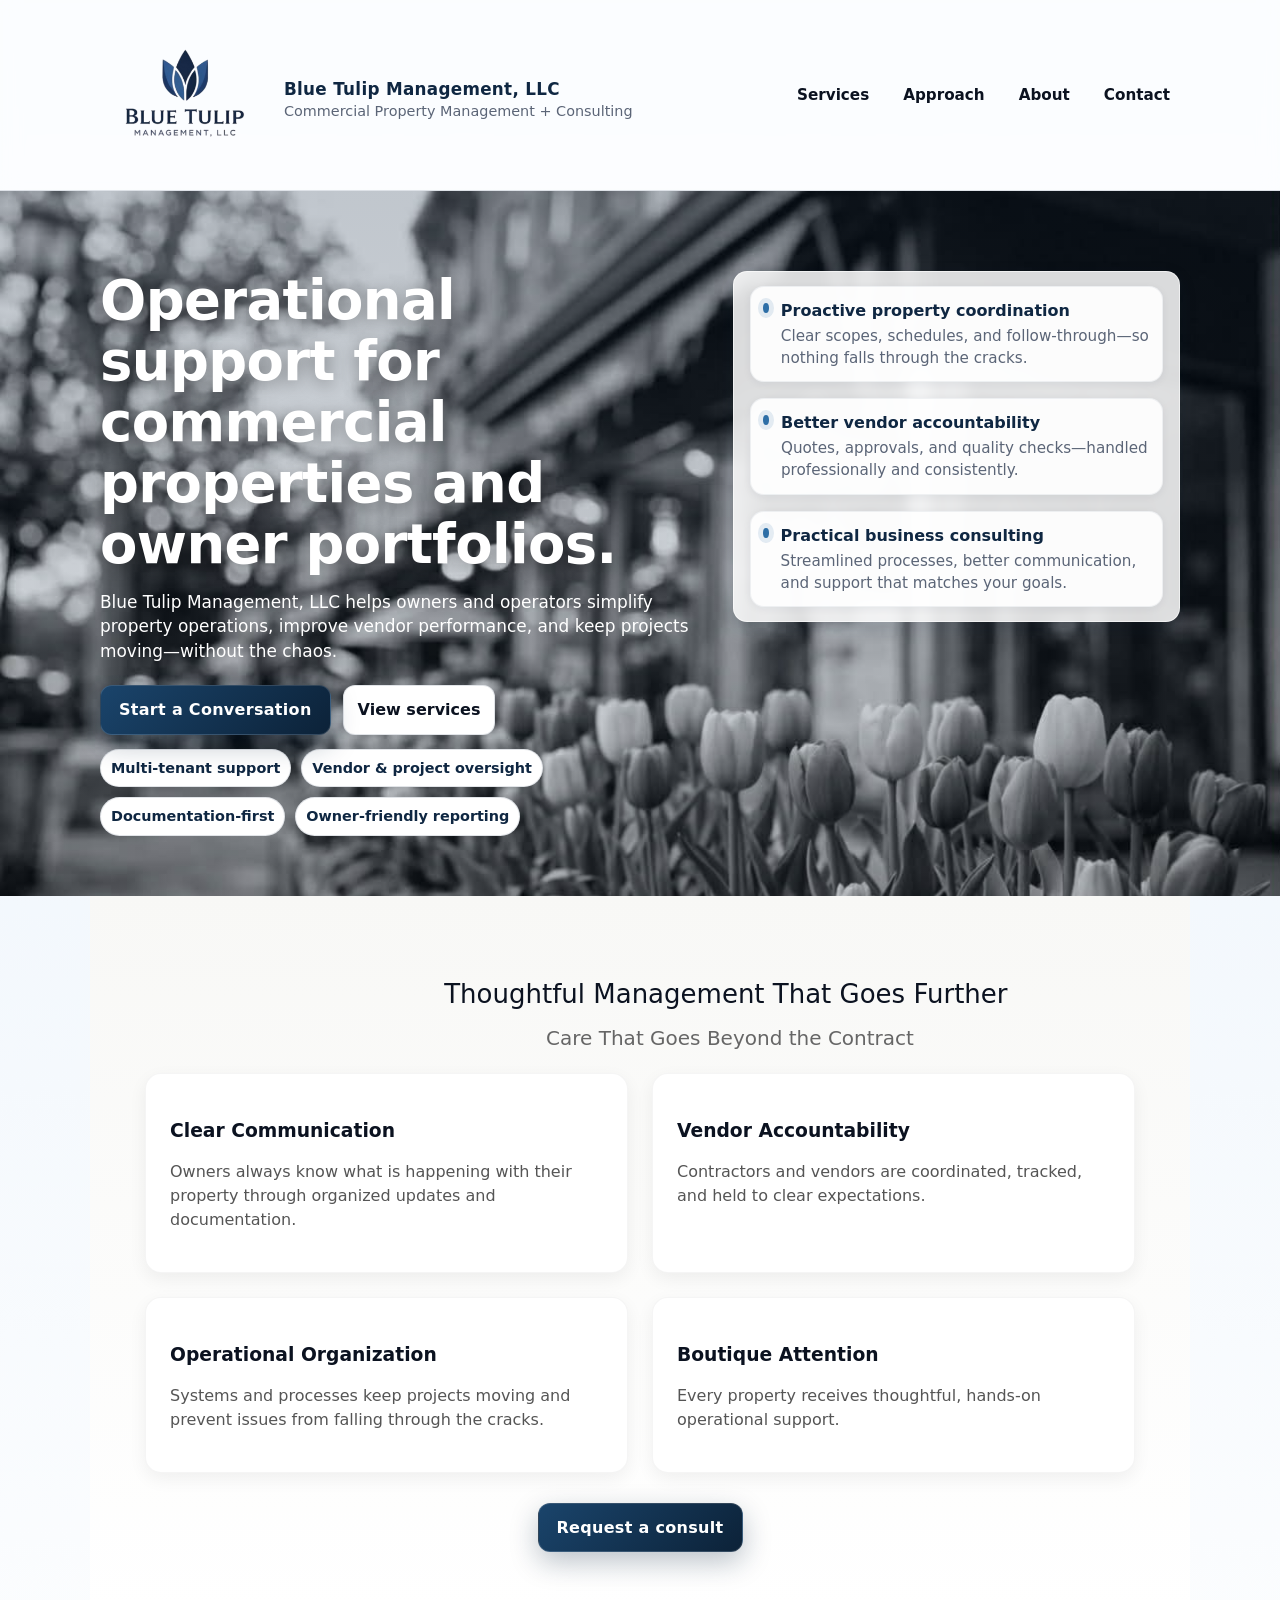
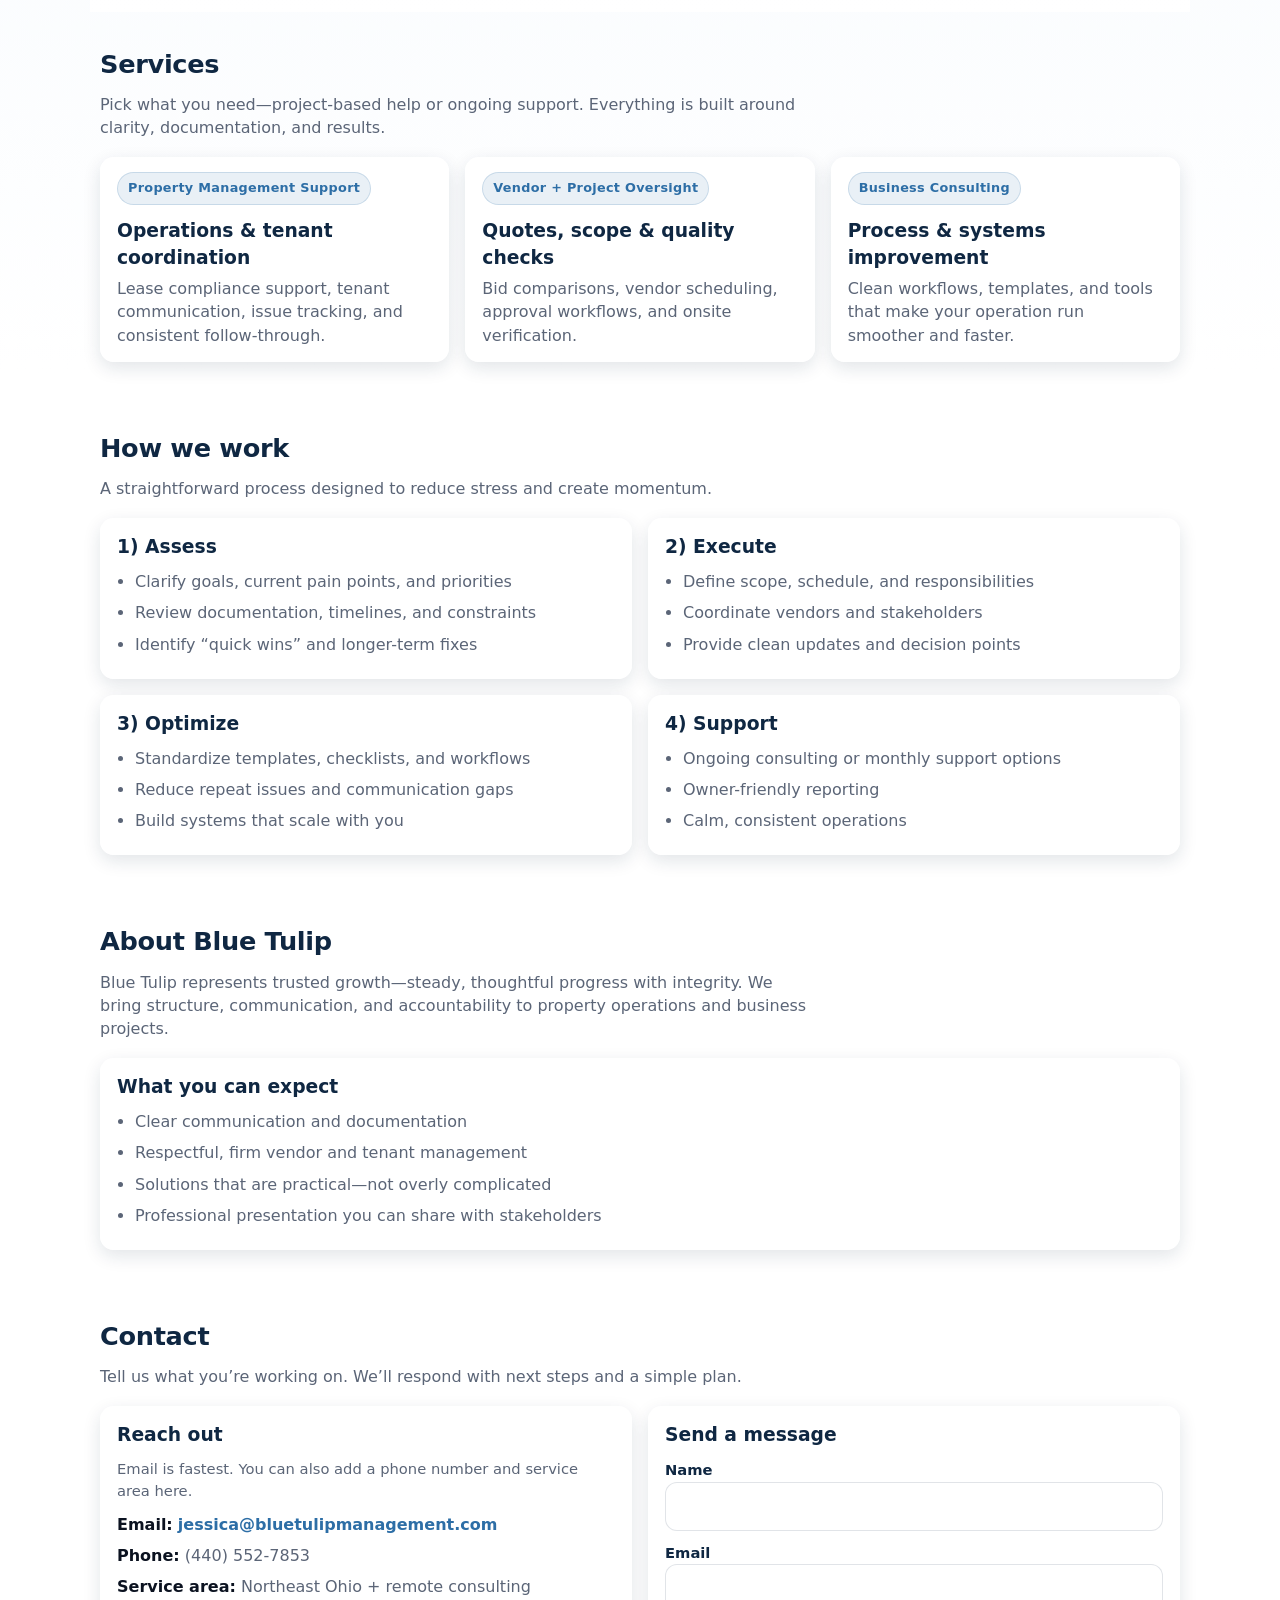
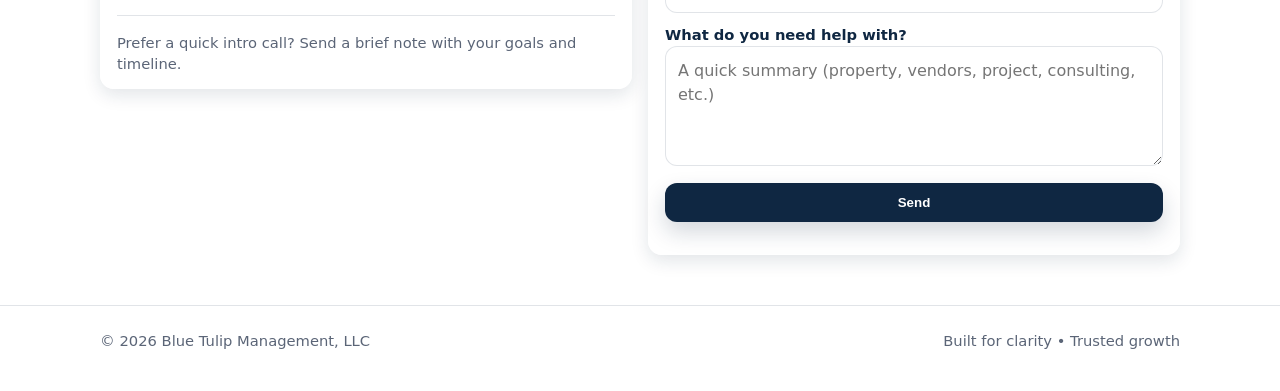
==== index.html @ 926ecef7 "Update index.html" ====
<!doctype html>
<html lang="en">
<head>
  <link rel="stylesheet" href="style.css">
  <meta charset="utf-8" />
  <meta name="viewport" content="width=device-width,initial-scale=1" />
  <title>Blue Tulip Management, LLC | Property + Business Consulting</title>
  <meta name="description" content="Blue Tulip Management, LLC provides property management support and business consulting with a focus on clarity, accountability, and trusted growth." />

  <!-- Optional: replace with your brand font later (Google Fonts) -->
 
  <style>

    /* WHY BLUE TULIP SECTION FIX */

#why-blue-tulip {
  padding: 80px 20px;
  background: #f8f8f6;
}

#why-blue-tulip h2 {
  text-align: center;
  margin-bottom: 10px;
}

.why-grid {
  display: grid;
  grid-template-columns: repeat(2, 1fr);
  gap: 20px;
  margin-top: 30px;
}

.why-card {
  background: #ffffff;
  padding: 24px;
  border-radius: 16px;
  box-shadow: 0 6px 18px rgba(0,0,0,0.06);
}
#why-blue-tulip .container {
  max-width: 1000px;
  margin: 0 auto;
}

#why-blue-tulip h2 {
  margin-bottom: 20px;
  font-size: 28px;
}

.why-card h3 {
  margin-bottom: 10px;
}

.why-card p {
  line-height: 1.5;
  color: #555;
}

#why-blue-tulip .btn {
  margin-top: 30px;
}

    .why-card {
  transition: all 0.2s ease;
}

.why-card:hover {
  transform: translateY(-4px);
  box-shadow: 0 12px 28px rgba(0,0,0,0.08);
}
    .why-card{
      border: 1px solid rgba(0,0,0,0.04);
    }

  #why-blue-tulip {
    background: linear-gradient(to bottom, #f8f8f6, #ffffff);
  }
  #why-blue-tulip h2 {
      letter-spacing: 0.5px;
  }
  
    :root{
      --navy:#0f2742;
      --blue:#2d6ea6;
      --sky:#e9f2fb;
      --ink:#0b1220;
      --muted:#5b6577;
      --card:#ffffff;
      --border:rgba(15,39,66,.12);
      --shadow:0 10px 24px rgba(15,39,66,.12);
      --radius:18px;
      --max:1120px;
    }
    *{box-sizing:border-box}
    body{
      margin:0;
      font-family: ui-sans-serif, system-ui, -apple-system, Segoe UI, Roboto, Helvetica, Arial, "Apple Color Emoji","Segoe UI Emoji";
      color:var(--ink);
      background:linear-gradient(180deg,var(--sky),#fff 55%);
      line-height:1.45;
    }
    a{color:inherit}
    .wrap{max-width:var(--max); margin:0 auto; padding:0 20px}
    .topbar{
      position:sticky; top:0; z-index:20;
      background:rgba(255,255,255,.82);
      backdrop-filter: blur(10px);
      border-bottom:1px solid var(--border);
    }
    .topbar .row{
      display:flex; align-items:center; justify-content:space-between;
      padding:14px 0;
      gap:16px;
    }
    .brand{
      display:flex;
      align-items:center;
      gap:14px;
      text-decoration:none
    }
    
    .brand-logo{
        height:110px;
    }
    
    .brand{
      display:flex;
      align-items:center;
      gap:14px;
      margin-top:12px;
    }
    
    .brand strong{
      display:block;
      letter-spacing:.3px;
      color:var(--navy);
      font-size:1.05rem;
      line-height:1.1;
    }
    
    .brand span{
      display:block;
      font-size:.9rem;
      color:var(--muted);
      margin-top:3px;
    }
    nav{display:flex; gap:14px; flex-wrap:wrap; justify-content:flex-end}
    nav a{
      text-decoration:none;
      padding:8px 10px;
      border-radius:10px;
      color:var(--ink);
      font-weight:600;
      font-size:.95rem;
    }
    
    nav a:hover{background:rgba(45,110,166,.08)}
    .cta{
      display:inline-flex;
      align-items:center;
      justify-content:center;
      padding:12px 18px;
      border-radius:12px;
      background:linear-gradient(135deg, #1a446b, #0c2238);
      color:#ffffff !important; /*force solid color*/
      text-decoration:none;
      font-weight:700;
      letter-spacing:.3px;
      box-shadow:0 10px 28px rgba(15,39,66,.28);
      border:1px solid rgba(255,255,255,.15);
      transition: all 0.2s ease;
      position: relative;
      z-index:2; /* raise it above overlay */
      opacity:1;
    }
    
    .cta:hover{
      transform:translateY(-2px);
      box-shadow:0 14px 34px rgba(15,39,66, .3);
      filter:brightness(1.05);
     }
      
    .consult-cta{
      text-align:center;
      margin-top:30px;
    }
    section{
      padding:80px 20px;
    }
    
    #why-blue-tulip h2{
      text-align:center;
      margin-bottom:40px;
      font-size:28px;
    }

    #why-blue-tulip{
      max-width:1100px;
      margin:0 auto;
    }
  
    .hero{
      padding:80px 0 60px;
      background-image:
        linear-gradient(rgba(15,39,66,0.25), rgba(15,39,66,0.15)),
        url("./hero.jpg");
      background-size:cover;
      background-position:center;
      background-repeat:no-repeat;
    }  
    .hero h1,
    .hero p,
    .hero .lead {
      color:#ffffff;
    }
    .hero h1 {
      text-shadow: 0 4px 18px rgba(0,0,0,0.35);
    }
    .hero-grid{
      display:grid;
      grid-template-columns: 1.15fr .85fr;
      gap:28px;
      align-items:start;
    }
    h1{
      margin:0 0 14px;
      font-size: clamp(2.4rem, 4.5vw, 3.4rem);
      line-height:1.12;
      letter-spacing:-.6px;
      color:var(--navy);
    }
    .lead{
      margin:0 0 22px;
      color:var(--muted);
      font-size:1.06rem;
      max-width:56ch;
    }
    .hero-actions{display:flex; gap:12px; flex-wrap:wrap; margin:18px 0 10px}
    .ghost{
      display:inline-flex; align-items:center; justify-content:center;
      padding:10px 14px;
      border-radius:12px;
      background:#fff;
      border:1px solid var(--border);
      text-decoration:none;
      font-weight:700;
    }
    .ghost:hover{box-shadow:0 10px 22px rgba(15,39,66,.08)}
    .badges{display:flex; gap:10px; flex-wrap:wrap; margin-top:14px}
    .badge{
      background:#fff;
      border:1px solid var(--border);
      padding:8px 10px;
      border-radius:999px;
      font-weight:700;
      font-size:.9rem;
      color:var(--navy);
    }
    .card{
      background: rgba(255,255,255,0.85);
      backdrop-filter: blur(4px);
      padding:14px 16px;
      border-radius:14px;
      border:1px solid rgba(255,255,255,0.6);
      box-shadow: 0 6px 18px rgba(15,39,66,0.12);
      transition: all 0.2s ease;
    }
   .card:hover{
    transform: translateY(-3px);
     box-shadow: 0 10px 28px rgba(15,39,66,0.18);
   }
    .kpi{
      display:grid;
      gap:16px;
    }
    .kpi .item{
      display:flex;
      gap:12px;
      align-items:
      flex-start;
      padding:12px;
      border-radius:14px;
      background: rgba(255,255,255,0.92);
      border: 1px solid rgba(15,39,66,0.06);
      box-shadow: 0 2px 8px rgba(15,39,66,0.06);
    }
    .dot{
      width:10px; height:10px; border-radius:50%;
      background:var(--blue);
      margin-top:4px;
      box-shadow:0 0 0 5px rgba(45,110,166,.12);
    }
    .item b{
      display:block;
      font-weight:600;
      color:var(--navy);
    }
    .item p{margin:3px 0 0; color:var(--muted); font-size:.95rem}

    section{padding:34px 0}
    .section-title{margin:0 0 10px; color:var(--navy); font-size:1.6rem; letter-spacing:-.3px}
    .section-sub{margin:0 0 18px; color:var(--muted); max-width:70ch}

    .grid3{display:grid; grid-template-columns:repeat(3,1fr); gap:16px}
    .service h3{margin:2px 0 6px; color:var(--navy)}
    .service p{margin:0; color:var(--muted)}
    .pill{
      display:inline-block;
      font-size:.8rem;
      font-weight:800;
      letter-spacing:.3px;
      color:var(--blue);
      background:rgba(45,110,166,.10);
      border:1px solid rgba(45,110,166,.18);
      padding:6px 10px;
      border-radius:999px;
      margin-bottom:10px;
    }

    .two{display:grid; grid-template-columns: 1fr 1fr; gap:16px}
    .list{margin:0; padding-left:18px; color:var(--muted)}
    .list li{margin:8px 0}

    .contact{
      display:grid; grid-template-columns: 1fr 1fr; gap:16px;
      align-items:start;
    }
    .contact a{color:var(--blue); font-weight:800; text-decoration:none}
    .contact a:hover{text-decoration:underline}
    form{display:grid; gap:10px}
    label{font-weight:800; color:var(--navy); font-size:.92rem}
    input, textarea{
      width:100%;
      padding:12px 12px;
      border-radius:12px;
      border:1px solid var(--border);
      font:inherit;
      background:#fff;
    }
    textarea{min-height:120px; resize:vertical}
    button{
      padding:12px 14px;
      border-radius:12px;
      border:0;
      background:var(--navy);
      color:#fff;
      font-weight:800;
      cursor:pointer;
      box-shadow:0 10px 22px rgba(15,39,66,.18);
    }
    button:hover{filter:brightness(1.04)}

    footer{
      padding:24px 0 40px;
      color:var(--muted);
      border-top:1px solid var(--border);
      margin-top:16px;
    }
    .small{font-size:.92rem}
    .footrow{display:flex; justify-content:space-between; gap:14px; flex-wrap:wrap}

    /* Responsive */
    @media (max-width: 900px){
      .hero-grid{grid-template-columns:1fr; }
      .grid3{grid-template-columns:1fr}
      .two{grid-template-columns:1fr}
      .contact{grid-template-columns:1fr}
      nav{display:none}
    }
#why-blue-tulip {
  padding: 60px 0;
}
    
    #why-blue-tulip .why-grid {
  display: grid;
  grid-template-columns: repeat(2, minmax(260px, 1fr));
  gap: 24px;
  max-width:990px;
  margin:auto;
}
@media (max-width: 900px) {
  #why-blue-tulip .why-grid {
    grid-template-columns: 1fr;
  }
}

 .scroll-section {
    width: 100vw;
    max-width: 100%      
    overflow: hidden;
    padding: 20px 0;
    text-align: center;
}

.scroll-left,
.scroll-right {
  width: 100%;
  white-space: nowrap;
  overflow: hidden;
  position: relative;
}

.scroll-left span {
  display: inline-block;
  animation: scrollLeft 20s linear infinite;
  font-size: 26px;
  font-weight: 500;
}

.scroll-right span {
  display: inline-block;
  animation: scrollRight 20s linear infinite;
  font-size: 20px;
  color: #666;
  margin-top: 10px;
}

/* animations */
@keyframes scrollLeft {
  0% { transform: translateX(100%); }
  100% { transform: translateX(-100%); }
}

@keyframes scrollRight {
  0% { transform: translateX(-100%); }
  100% { transform: translateX(100%); }
}
    
  </style>
</head>

<body>
  <header class="topbar">
    <div class="wrap">
      <div class="row">
        <a class="brand" href="#top">
          <img class="brand-logo" src="Blue Tulip Management logo transparent background.png" alt="Blue Tulip Management logo" style="height:150px; width:auto;">

          <div class="brand-text">
              <strong>Blue Tulip Management, LLC</strong>
            <span>Commercial Property Management + Consulting</span>
          </div>
        </a>

        <nav>
          <a href="#services">Services</a>
          <a href="#approach">Approach</a>
          <a href="#about">About</a>
          <a href="#contact">Contact</a>
        </nav>

                            
      </div>
    </div>
  </header>

  <main id="top">
    <!-- HERO -->
    <div class="hero">
      <div class="wrap">
        <div class="hero-grid">
          <div>
            <h1>Operational support for commercial properties and owner portfolios.</h1>
            <p class="lead">
              Blue Tulip Management, LLC helps owners and operators simplify property operations, improve vendor performance,
              and keep projects moving—without the chaos.
            </p>

            <div class="hero-actions">
              <a class="cta" href="#contact">Start a Conversation</a>
              <a class="ghost" href="#services">View services</a>
            </div>

            <div class="badges" aria-label="Highlights">
              <span class="badge">Multi-tenant support</span>
              <span class="badge">Vendor & project oversight</span>
              <span class="badge">Documentation-first</span>
              <span class="badge">Owner-friendly reporting</span>
            </div>
          </div>

          <aside class="card kpi" aria-label="Quick value points">
            <div class="item">
              <span class="dot"></span>
              <div>
                <b>Proactive property coordination</b>
                <p>Clear scopes, schedules, and follow-through—so nothing falls through the cracks.</p>
              </div>
            </div>
            <div class="item">
              <span class="dot"></span>
              <div>
                <b>Better vendor accountability</b>
                <p>Quotes, approvals, and quality checks—handled professionally and consistently.</p>
              </div>
            </div>
            <div class="item">
              <span class="dot"></span>
              <div>
                <b>Practical business consulting</b>
                <p>Streamlined processes, better communication, and support that matches your goals.</p>
              </div>
            </div>
          </aside>
        </div>
      </div>
    </div>

    <section id="why-blue-tulip">
  <div class="scroll-section">

    <div class="scroll-left">
      <span> 
        Thoughtful Management That Goes Further
      <span>
    </div>

    <div class="scroll-right">
      <span>
        Care That Goes Beyond the Contract
      </span>
      </div>

  </div>
 
      <div class="why-grid">

      <div class="why-card">
        <h3>Clear Communication</h3>
        <p>Owners always know what is happening with their property through organized updates and documentation.</p>
      </div>

      <div class="why-card">
        <h3>Vendor Accountability</h3>
        <p>Contractors and vendors are coordinated, tracked, and held to clear expectations.</p>
      </div>

      <div class="why-card">
        <h3>Operational Organization</h3>
        <p>Systems and processes keep projects moving and prevent issues from falling through the cracks.</p>
      </div>

      <div class="why-card">
        <h3>Boutique Attention</h3>
        <p>Every property receives thoughtful, hands-on operational support.</p>
      </div>

    </div>
    
      <div class="consult-cta">
        <a class="cta" href="#contact">Request a consult</a>
    </div>

  </div>
</section>
        
    <!-- SERVICES -->
    <section id="services">
      <div class="wrap">
        <h2 class="section-title">Services</h2>
        <p class="section-sub">Pick what you need—project-based help or ongoing support. Everything is built around clarity, documentation, and results.</p>

        <div class="grid3">
          <div class="card service">
            <div class="pill">Property Management Support</div>
            <h3>Operations & tenant coordination</h3>
            <p>Lease compliance support, tenant communication, issue tracking, and consistent follow-through.</p>
          </div>

          <div class="card service">
            <div class="pill">Vendor + Project Oversight</div>
            <h3>Quotes, scope & quality checks</h3>
            <p>Bid comparisons, vendor scheduling, approval workflows, and onsite verification.</p>
          </div>

          <div class="card service">
            <div class="pill">Business Consulting</div>
            <h3>Process & systems improvement</h3>
            <p>Clean workflows, templates, and tools that make your operation run smoother and faster.</p>
          </div>
        </div>
      </div>
    </section>

    <!-- APPROACH -->
    <section id="approach">
      <div class="wrap">
        <h2 class="section-title">How we work</h2>
        <p class="section-sub">A straightforward process designed to reduce stress and create momentum.</p>

        <div class="two">
          <div class="card">
            <h3 style="margin:0 0 10px; color:var(--navy)">1) Assess</h3>
            <ul class="list">
              <li>Clarify goals, current pain points, and priorities</li>
              <li>Review documentation, timelines, and constraints</li>
              <li>Identify “quick wins” and longer-term fixes</li>
            </ul>
          </div>

          <div class="card">
            <h3 style="margin:0 0 10px; color:var(--navy)">2) Execute</h3>
            <ul class="list">
              <li>Define scope, schedule, and responsibilities</li>
              <li>Coordinate vendors and stakeholders</li>
              <li>Provide clean updates and decision points</li>
            </ul>
          </div>

          <div class="card">
            <h3 style="margin:0 0 10px; color:var(--navy)">3) Optimize</h3>
            <ul class="list">
              <li>Standardize templates, checklists, and workflows</li>
              <li>Reduce repeat issues and communication gaps</li>
              <li>Build systems that scale with you</li>
            </ul>
          </div>

          <div class="card">
            <h3 style="margin:0 0 10px; color:var(--navy)">4) Support</h3>
            <ul class="list">
              <li>Ongoing consulting or monthly support options</li>
              <li>Owner-friendly reporting</li>
              <li>Calm, consistent operations</li>
            </ul>
          </div>
        </div>
      </div>
    </section>

    <!-- ABOUT -->
    <section id="about">
      <div class="wrap">
        <h2 class="section-title">About Blue Tulip</h2>
        <p class="section-sub">
          Blue Tulip represents trusted growth—steady, thoughtful progress with integrity. We bring structure, communication,
          and accountability to property operations and business projects.
        </p>

        <div class="card">
          <h3 style="margin:0 0 10px; color:var(--navy)">What you can expect</h3>
          <ul class="list">
            <li>Clear communication and documentation</li>
            <li>Respectful, firm vendor and tenant management</li>
            <li>Solutions that are practical—not overly complicated</li>
            <li>Professional presentation you can share with stakeholders</li>
          </ul>
        </div>
      </div>
    </section>

    <!-- CONTACT -->
    <section id="contact">
      <div class="wrap">
        <h2 class="section-title">Contact</h2>
        <p class="section-sub">Tell us what you’re working on. We’ll respond with next steps and a simple plan.</p>

        <div class="contact">
          <div class="card">
            <h3 style="margin:0 0 10px; color:var(--navy)">Reach out</h3>
            <p class="small" style="margin:0 0 12px; color:var(--muted)">
              Email is fastest. You can also add a phone number and service area here.
            </p>

            <p style="margin:0 0 8px;"><b>Email:</b> <a href="mailto:jessica@bluetulipmanagement.com">jessica@bluetulipmanagement.com</a></p>
            <p style="margin:0 0 8px;"><b>Phone:</b> <span style="color:var(--muted)">(440) 552-7853</span></p>
            <p style="margin:0;"><b>Service area:</b> <span style="color:var(--muted)">Northeast Ohio + remote consulting</span></p>

            <hr style="border:0; border-top:1px solid var(--border); margin:16px 0">

            <p class="small" style="margin:0; color:var(--muted)">
              Prefer a quick intro call? Send a brief note with your goals and timeline.
            </p>
          </div>

          <div class="card">
            <h3 style="margin:0 0 10px; color:var(--navy)">Send a message</h3>
            <!-- This form uses mailto (simple). For a real form, use Formspree/Netlify later. -->
            <form action="https://formspree.io/f/xyknolbv" method="POST">
              <div>
                <label for="name">Name</label>
                <input id="name" name="name" autocomplete="name" required />
              </div>
              <div>
                <label for="email">Email</label>
                <input id="email" name="email" type="email" autocomplete="email" required />
              </div>
              <div>
                <label for="message">What do you need help with?</label>
                <textarea id="message" name="message" required placeholder="A quick summary (property, vendors, project, consulting, etc.)"></textarea>
              </div>
              <button type="submit">Send</button>
              <p class="small" style="margin:8px 0 0; color:var(--muted)">
              </p>
            </form>
          </div>
        </div>
      </div>
    </section>

    <footer>
      <div class="wrap">
        <div class="footrow">
          <div class="small">© <span id="year"></span> Blue Tulip Management, LLC</div>
          <div class="small">Built for clarity • Trusted growth</div>
        </div>
      </div>
    </footer>
  </main>

  <script>
    document.getElementById("year").textContent = new Date().getFullYear();
  </script>
</body>
</html>
---- style.css ----
/* WHY BLUE TULIP SECTION */

#why-blue-tulip {
  padding: 80px 20px;
  background: #f8f8f6;
}

#why-blue-tulip h2 {
  text-align: center;
  margin-bottom: 10px;
}

.why-grid {
  display: grid;
  grid-template-columns: repeat(2, 1fr);
  gap: 20px;
  margin-top: 30px;
}

.why-card {
  background: #ffffff;
  padding: 24px;
  border-radius: 16px;
  box-shadow: 0 6px 18px rgba(0,0,0,0.06);
}
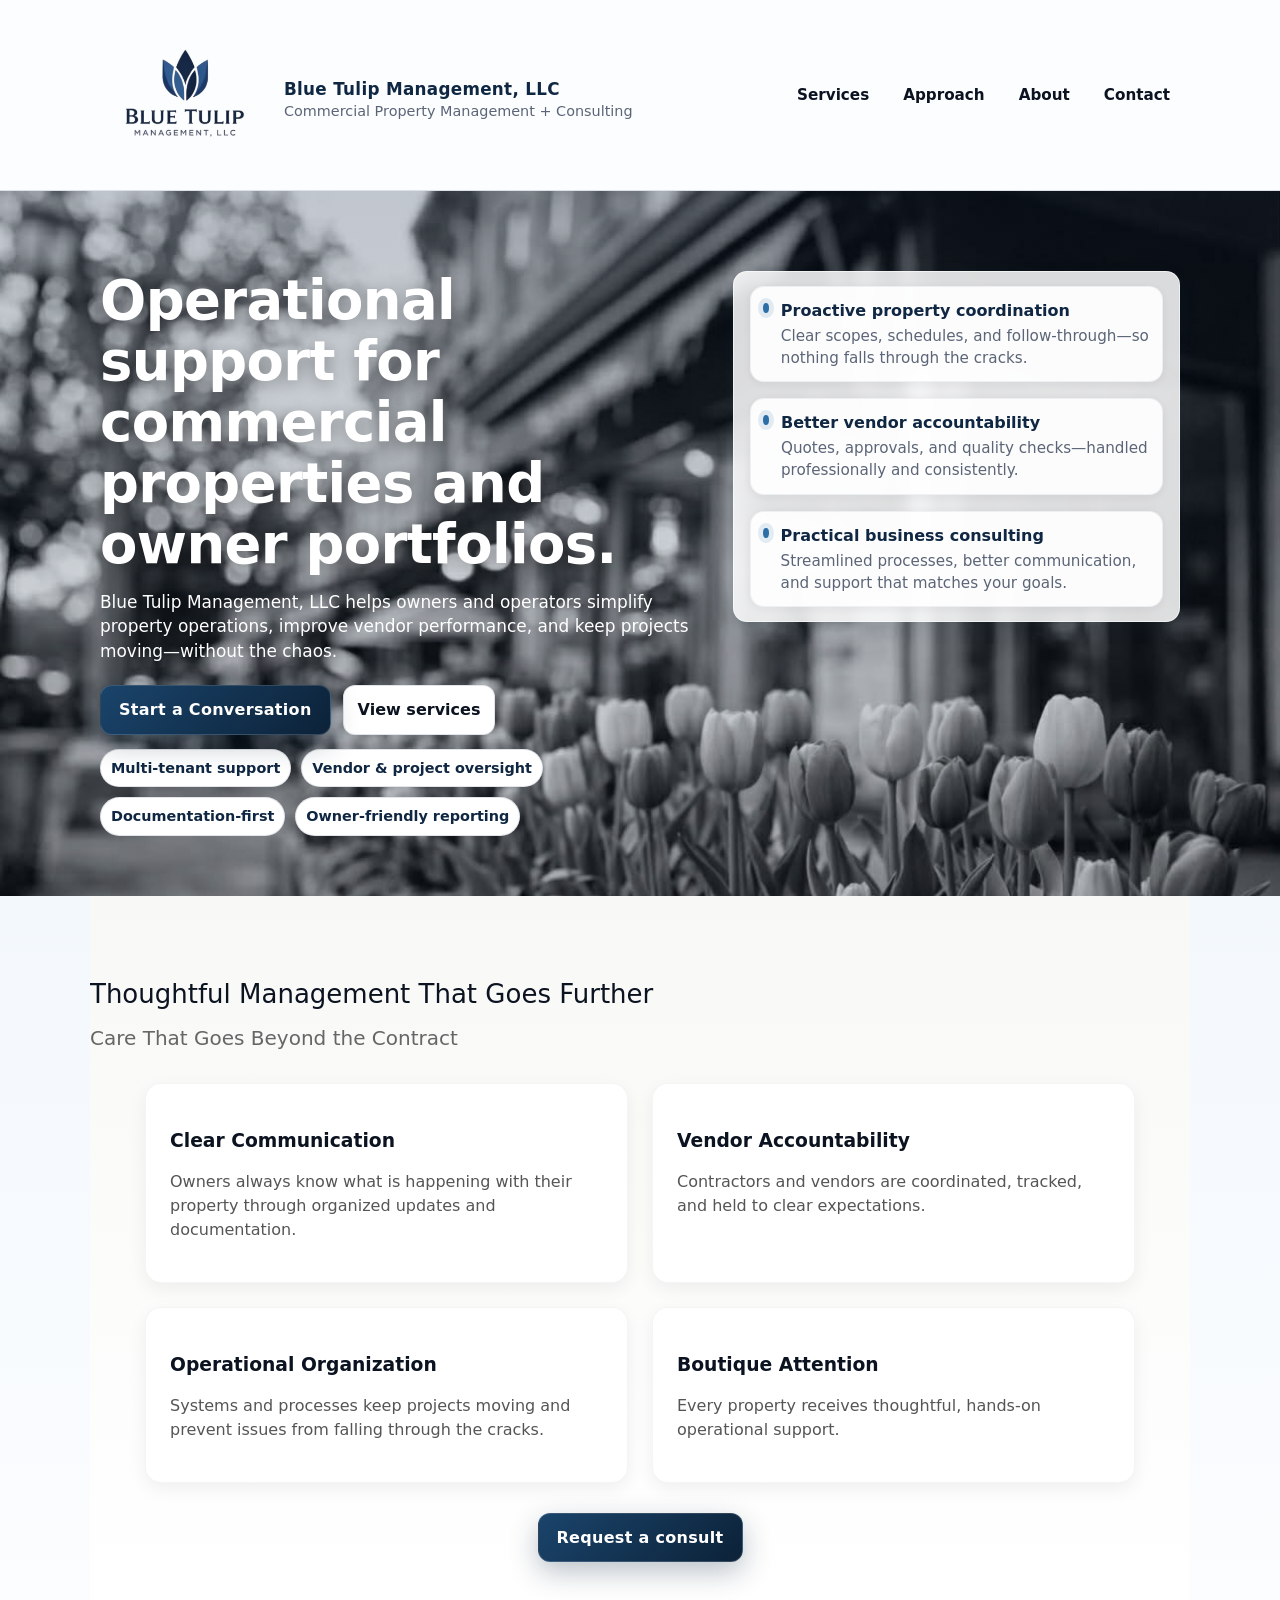
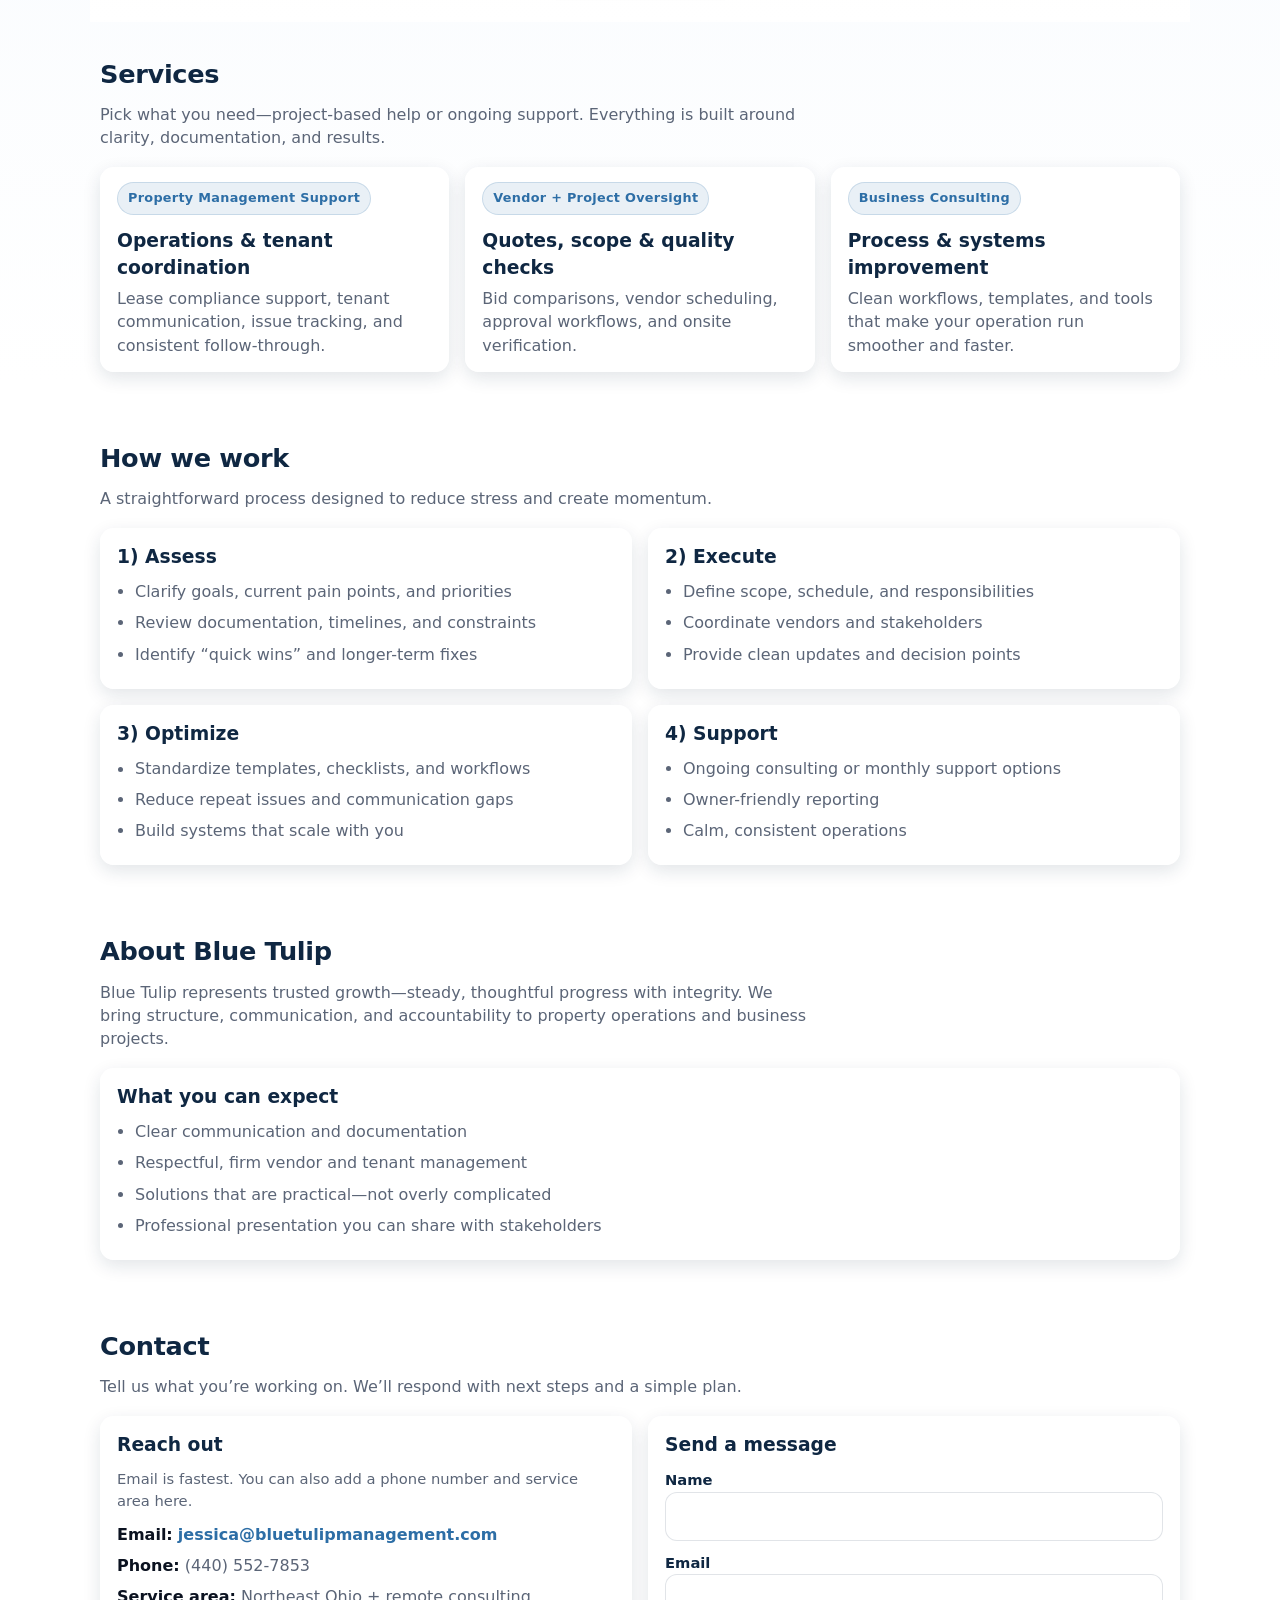
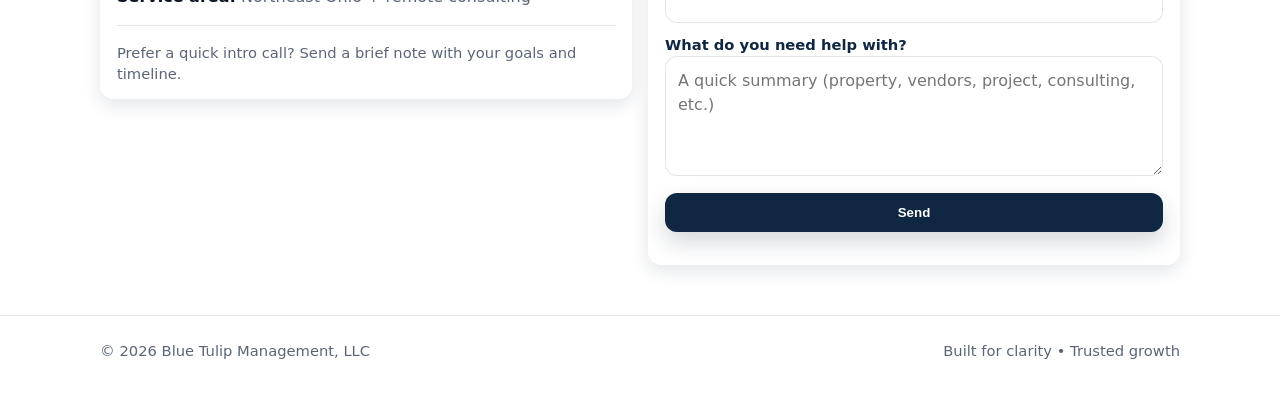
==== commit 32b78cd6: "Update index.html" ====
--- a/index.html
+++ b/index.html
@@ -384,34 +384,46 @@
 }
 
  .scroll-section {
-    width: 100vw;
-    max-width: 100%      
+    width: 100%;    
     overflow: hidden;
-    padding: 20px 0;
-    text-align: center;
+    padding: 20px 0 30px;
 }
 
 .scroll-left,
 .scroll-right {
   width: 100%;
+  overflow: hidden;
+ white-space: nowrap;
+}
+
+scroll-left span,
+.scroll-right span {
+  display: inline-block;
   white-space: nowrap;
-  overflow: hidden;
-  position: relative;
+  min-width: max-content;
 }
 
 .scroll-left span {
-  display: inline-block;
-  animation: scrollLeft 20s linear infinite;
+  animation: scrollLeft 30s linear infinite;
   font-size: 26px;
   font-weight: 500;
 }
 
 .scroll-right span {
-  display: inline-block;
-  animation: scrollRight 20s linear infinite;
+  animation: scrollRight 34s linear infinite;
   font-size: 20px;
   color: #666;
   margin-top: 10px;
+}
+
+@keyframes scrollLeft {
+  0% { transform: translateX(100%); }
+  100% { transform: translateX(-100%); }
+}
+
+@keyframes scrollRight {
+  0% { transform: translateX(-100%); }
+  100% { transform: translateX(100%); }
 }
 
 /* animations */
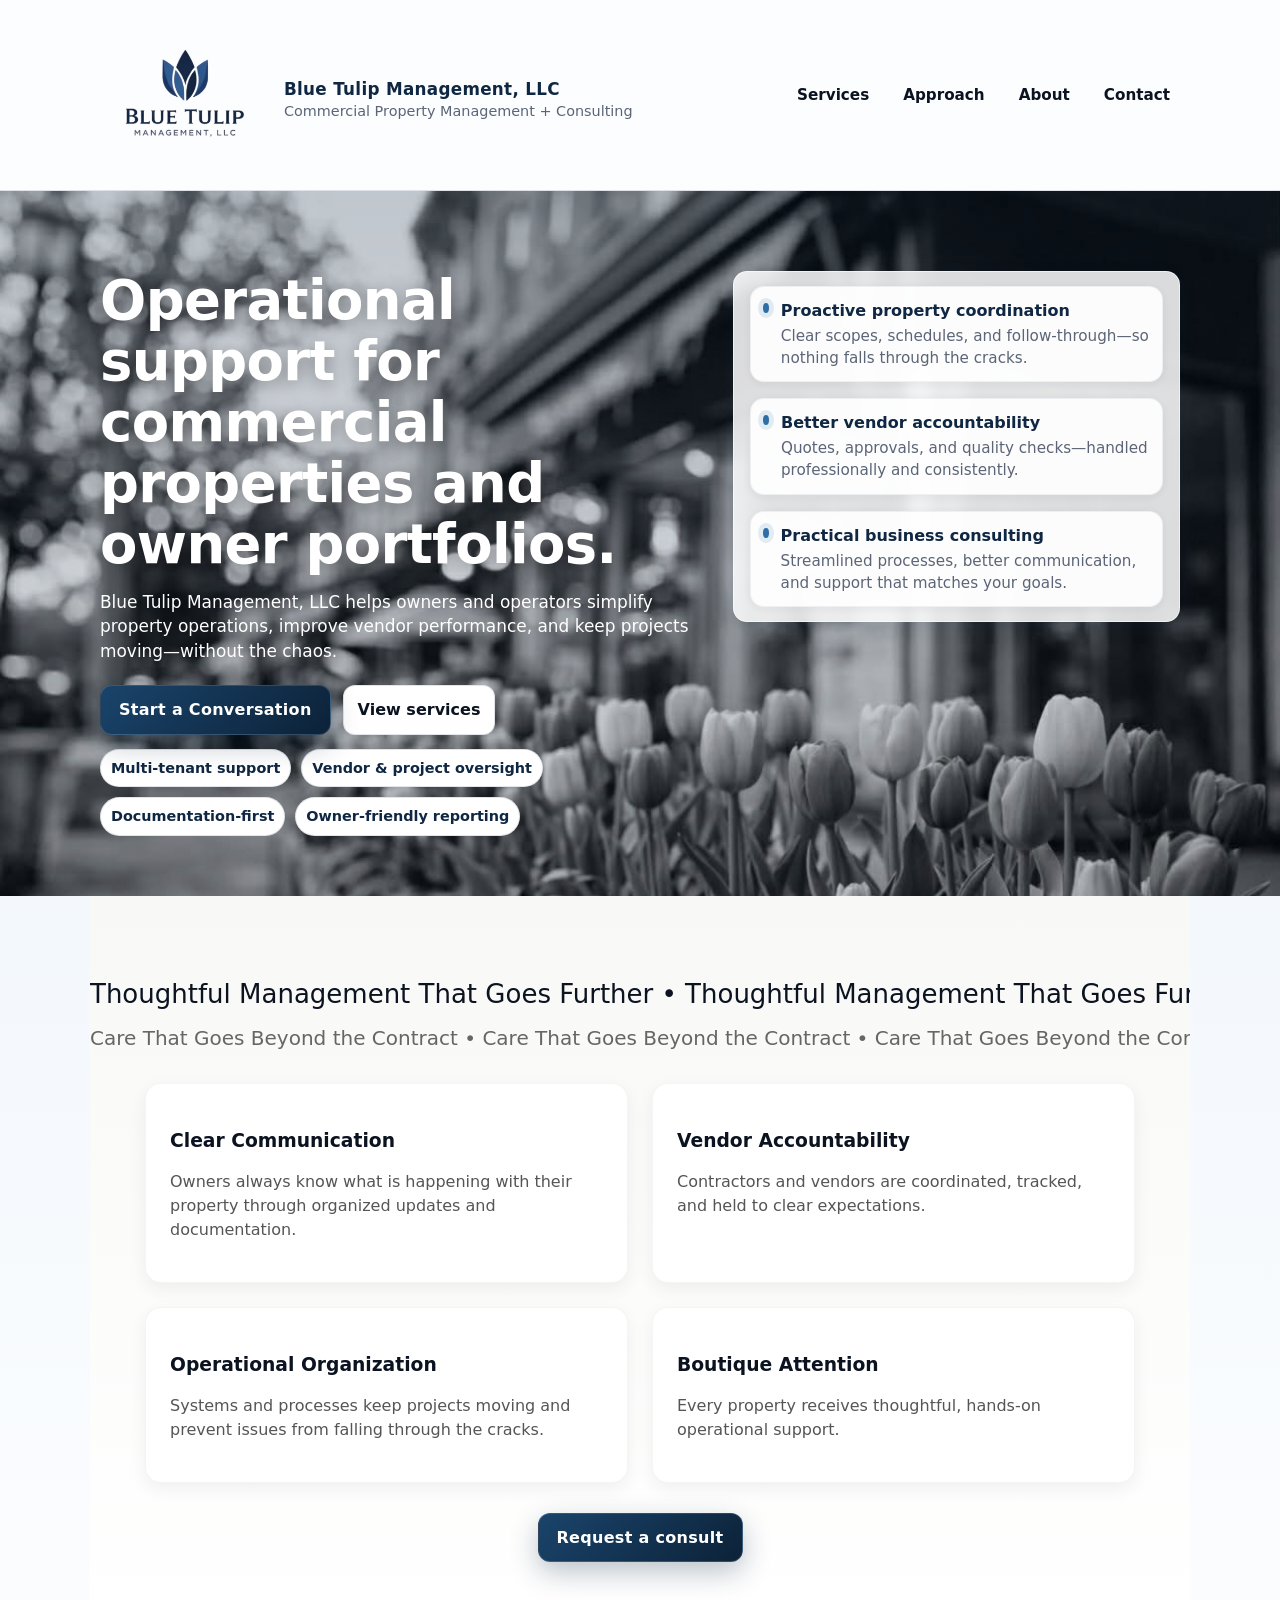
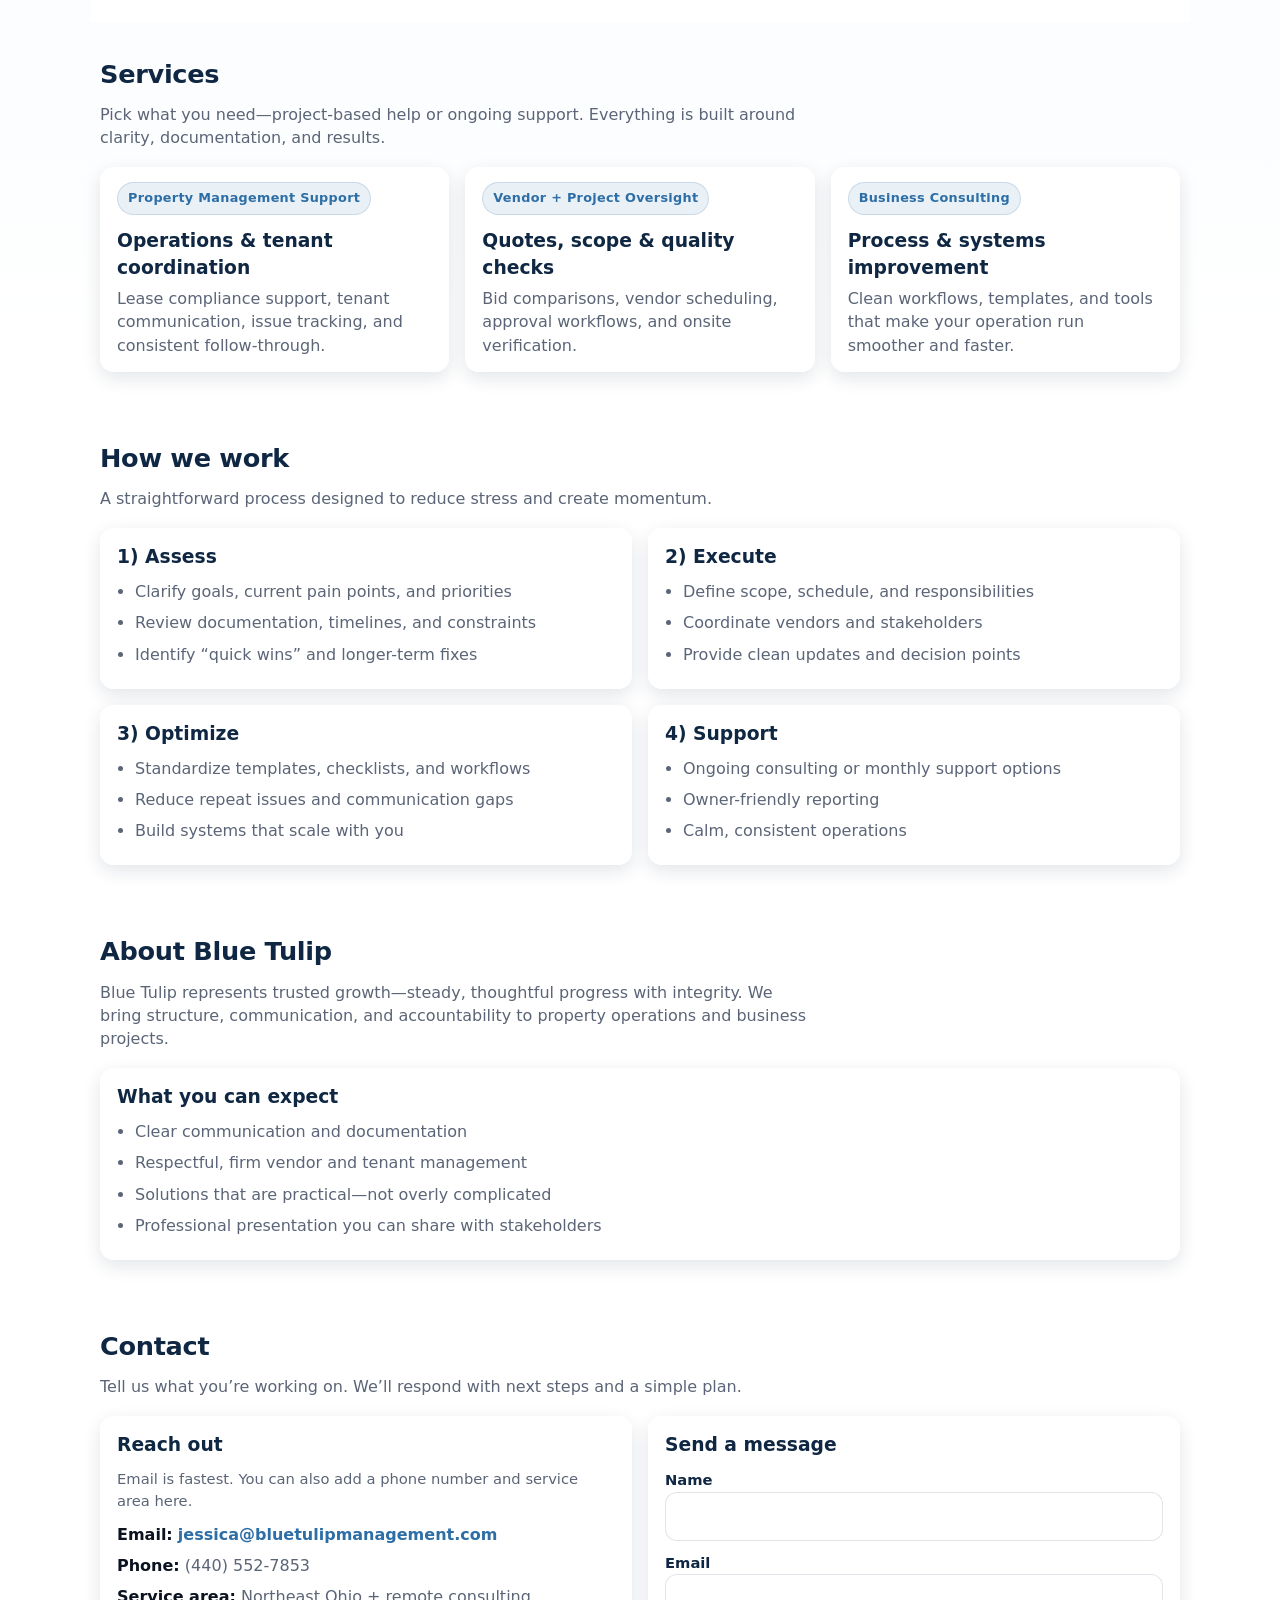
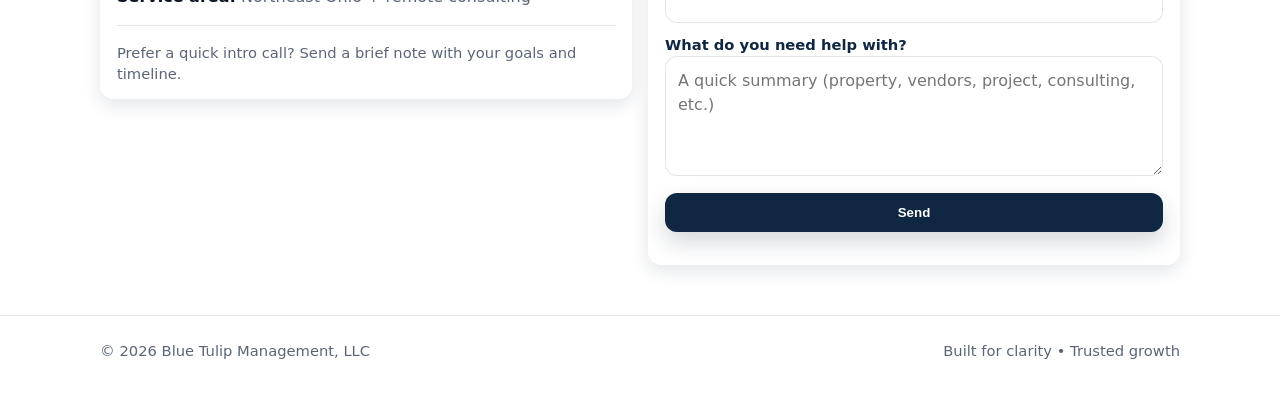
==== commit 331a059f: "Update index.html" ====
--- a/index.html
+++ b/index.html
@@ -522,13 +522,13 @@
 
     <div class="scroll-left">
       <span> 
-        Thoughtful Management That Goes Further
+        Thoughtful Management That Goes Further • Thoughtful Management That Goes Further • Thoughtful Management That Goes Further •
       <span>
     </div>
 
     <div class="scroll-right">
       <span>
-        Care That Goes Beyond the Contract
+        Care That Goes Beyond the Contract • Care That Goes Beyond the Contract • Care That Goes Beyond the Contract •
       </span>
       </div>
 
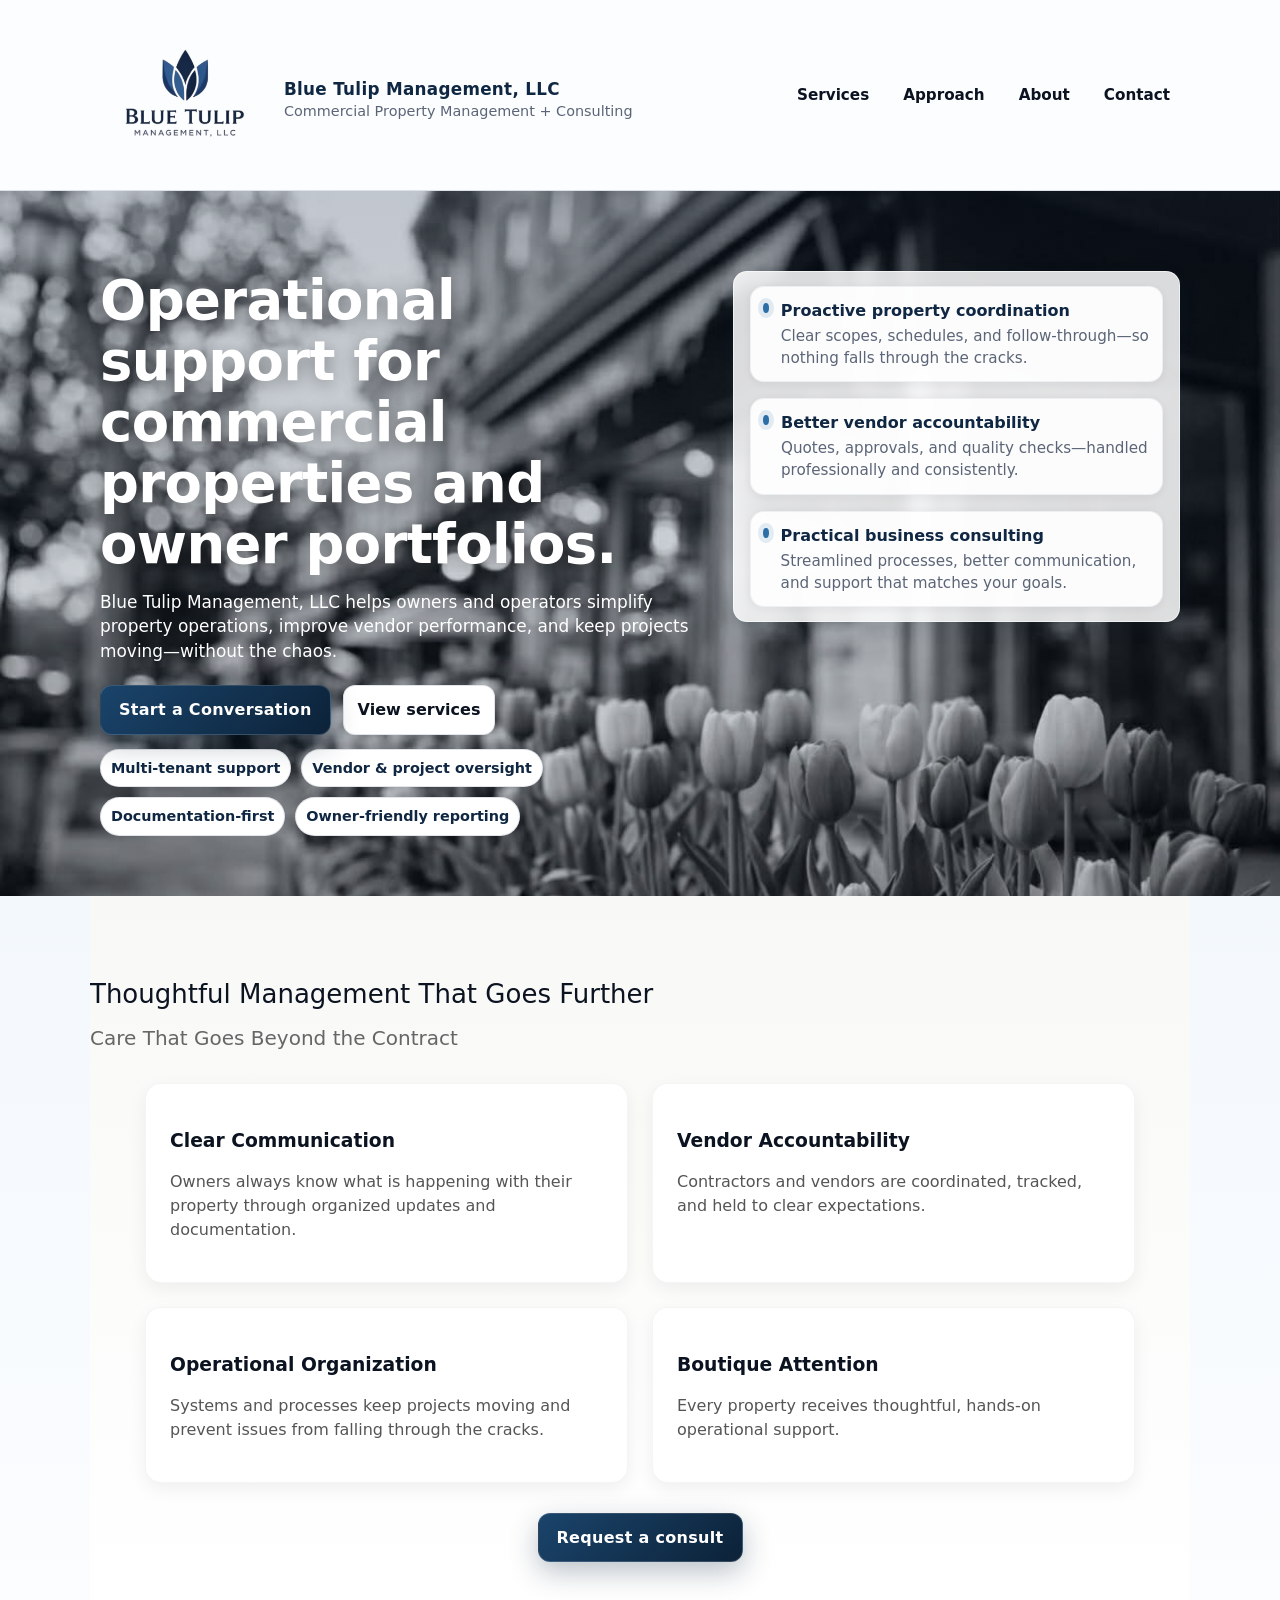
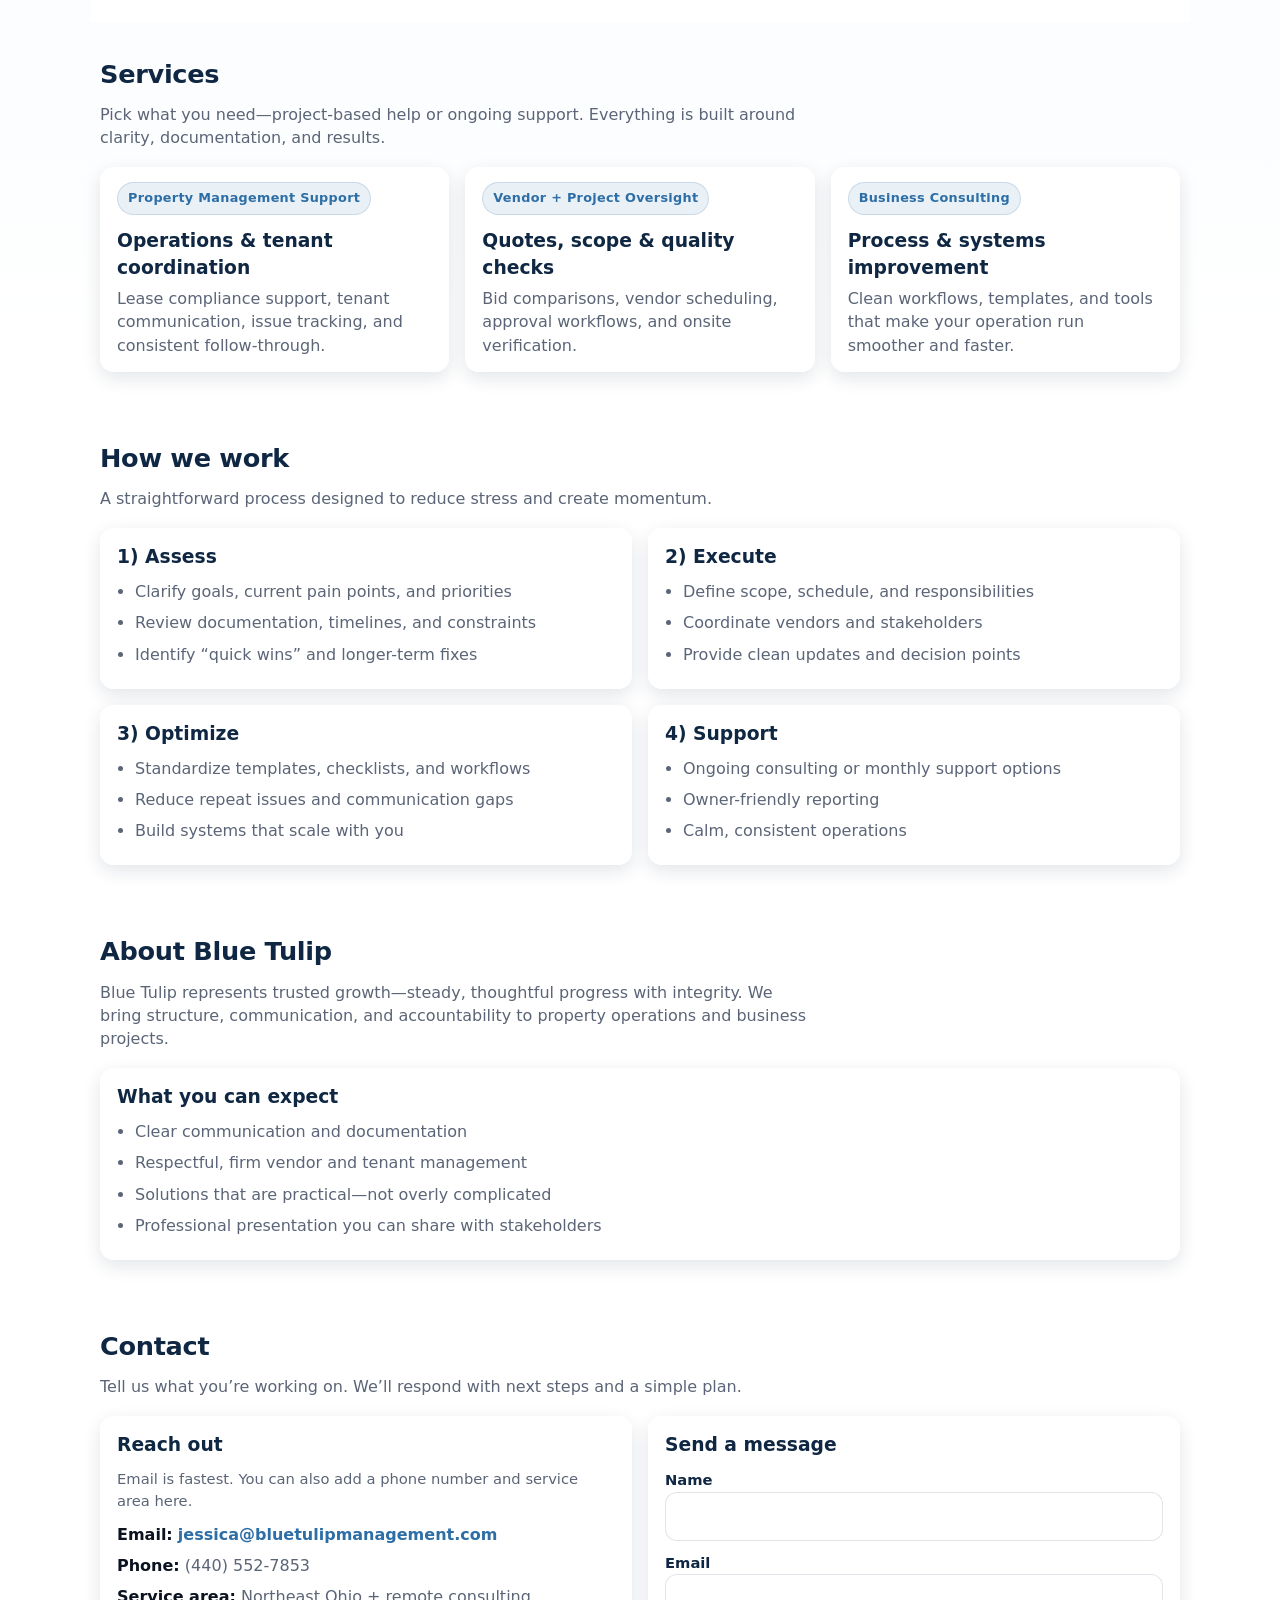
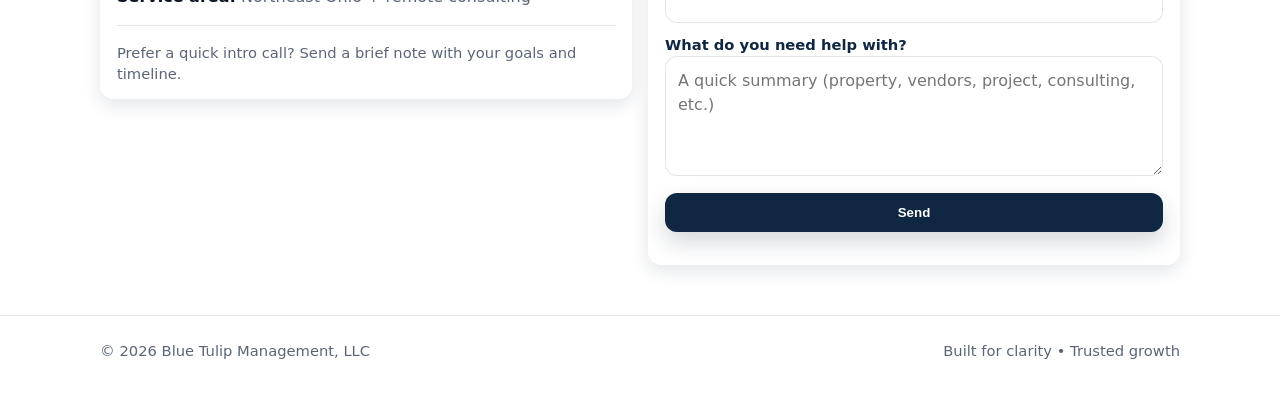
==== commit b66da7df: "Update index.html" ====
--- a/index.html
+++ b/index.html
@@ -522,13 +522,13 @@
 
     <div class="scroll-left">
       <span> 
-        Thoughtful Management That Goes Further • Thoughtful Management That Goes Further • Thoughtful Management That Goes Further •
+        Thoughtful Management That Goes Further
       <span>
     </div>
 
     <div class="scroll-right">
       <span>
-        Care That Goes Beyond the Contract • Care That Goes Beyond the Contract • Care That Goes Beyond the Contract •
+        Care That Goes Beyond the Contract
       </span>
       </div>
 
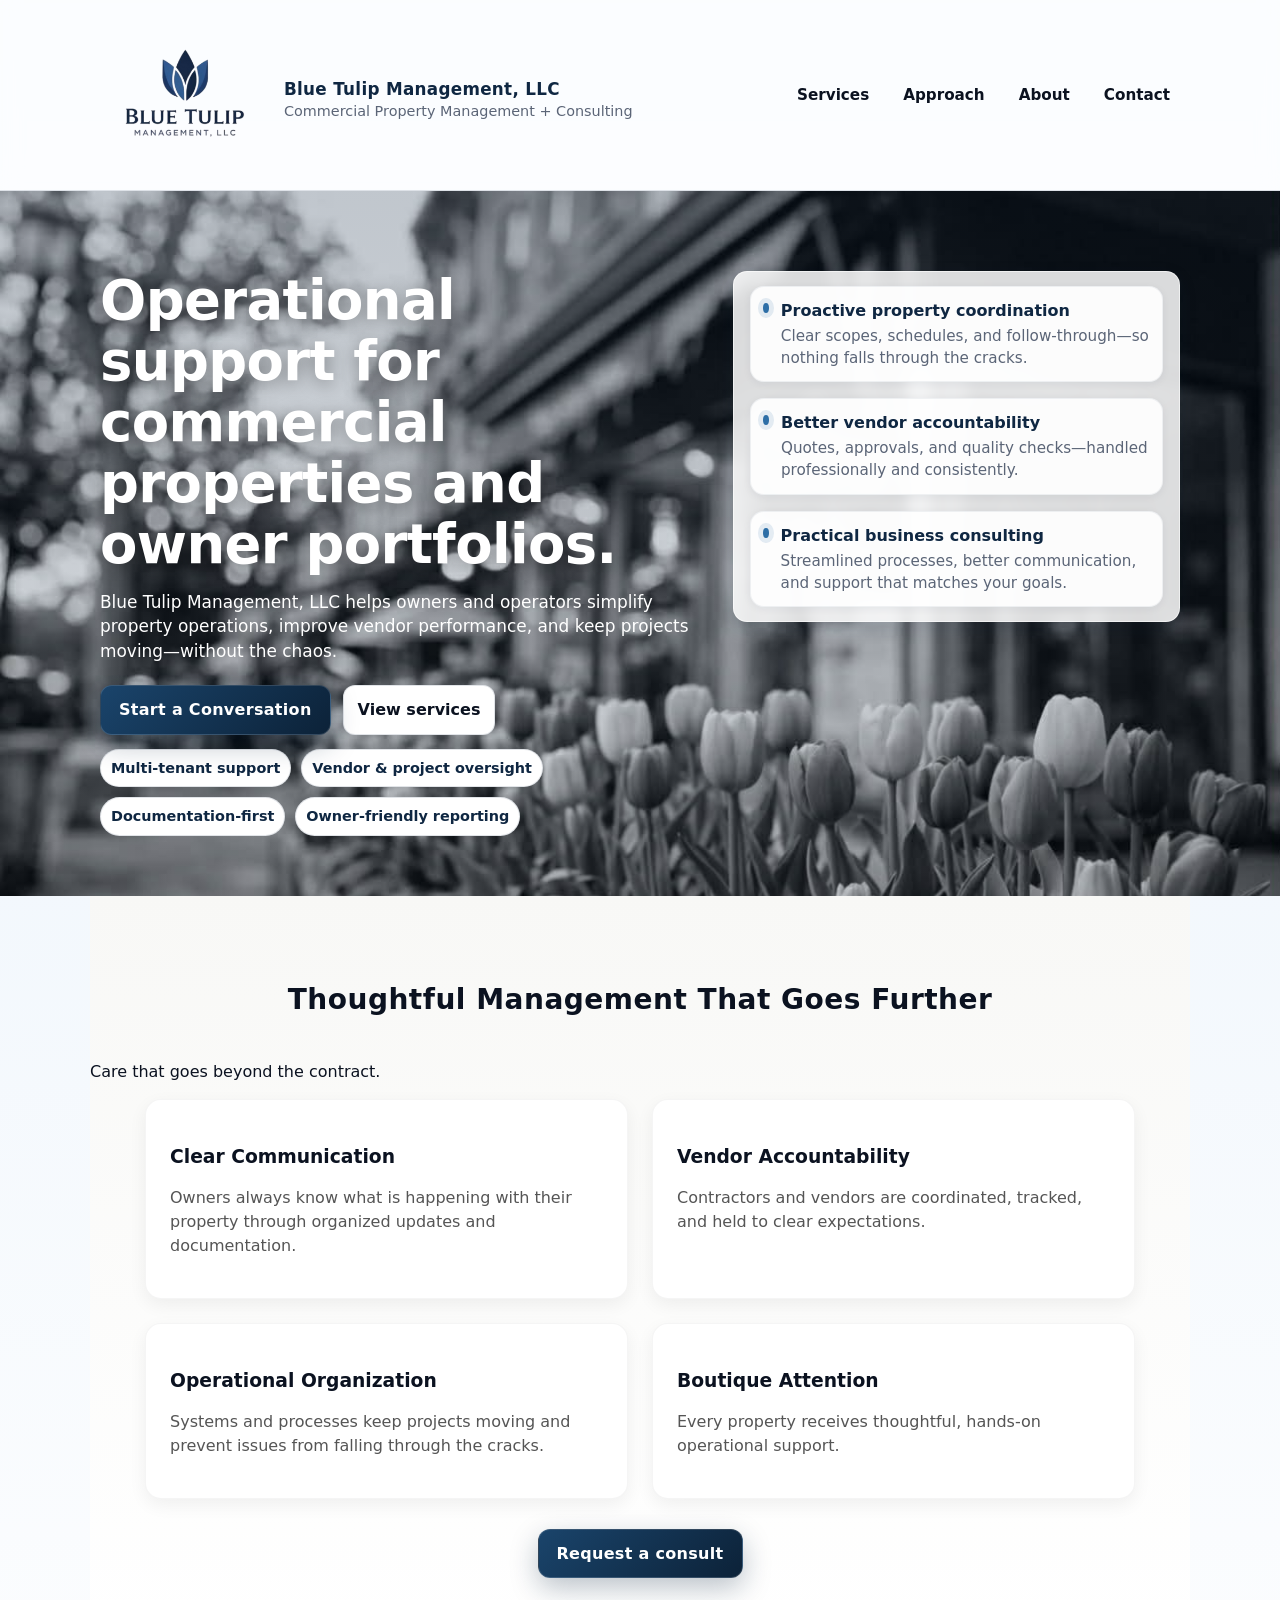
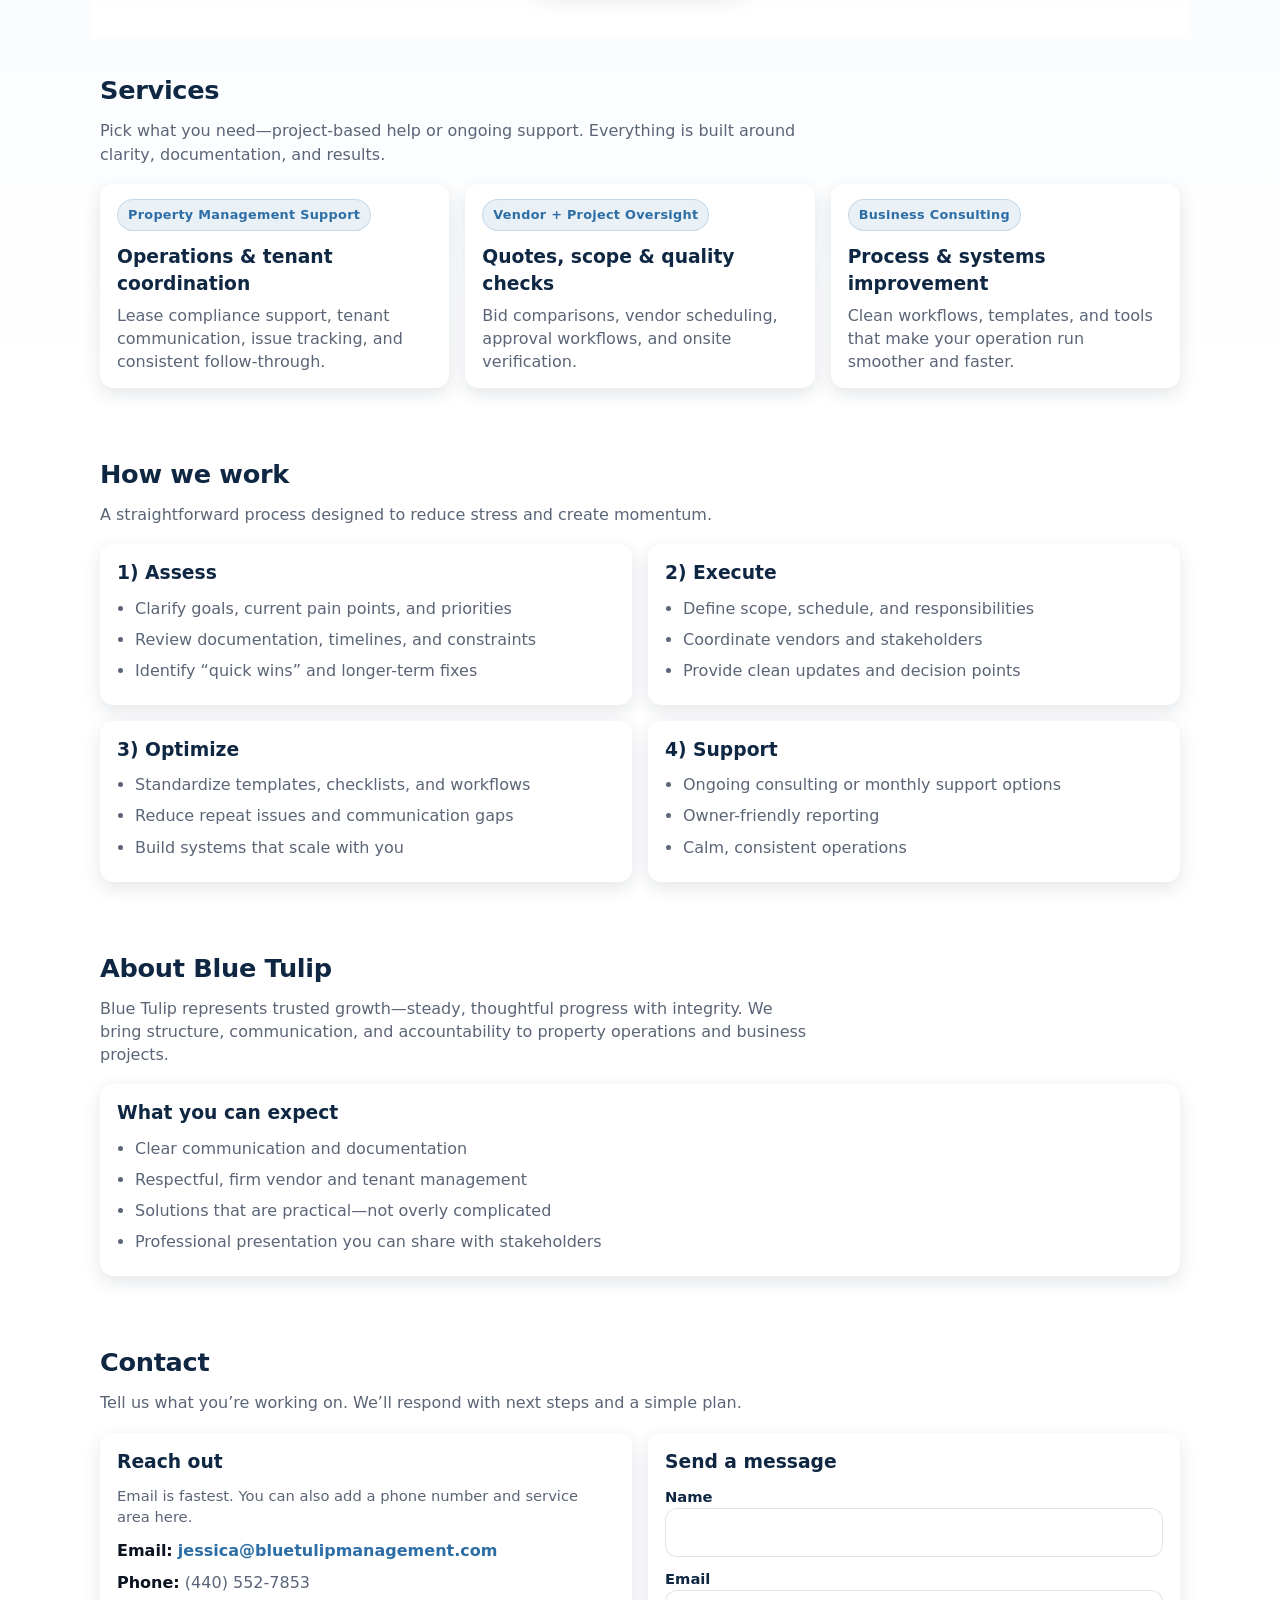
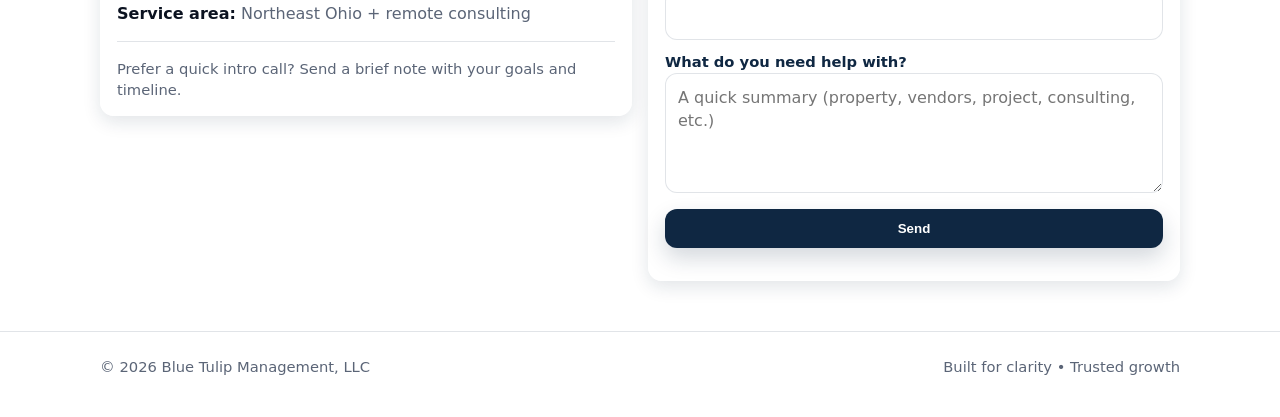
==== commit 3c218764: "Update index.html" ====
--- a/index.html
+++ b/index.html
@@ -518,22 +518,11 @@
     </div>
 
     <section id="why-blue-tulip">
-  <div class="scroll-section">
-
-    <div class="scroll-left">
-      <span> 
-        Thoughtful Management That Goes Further
-      <span>
-    </div>
-
-    <div class="scroll-right">
-      <span>
-        Care That Goes Beyond the Contract
-      </span>
-      </div>
-
-  </div>
- 
+  <div class="why-intro">
+  <h2>Thoughtful Management That Goes Further</h2>
+  <p>Care that goes beyond the contract.</p>
+</div>
+      
       <div class="why-grid">
 
       <div class="why-card">
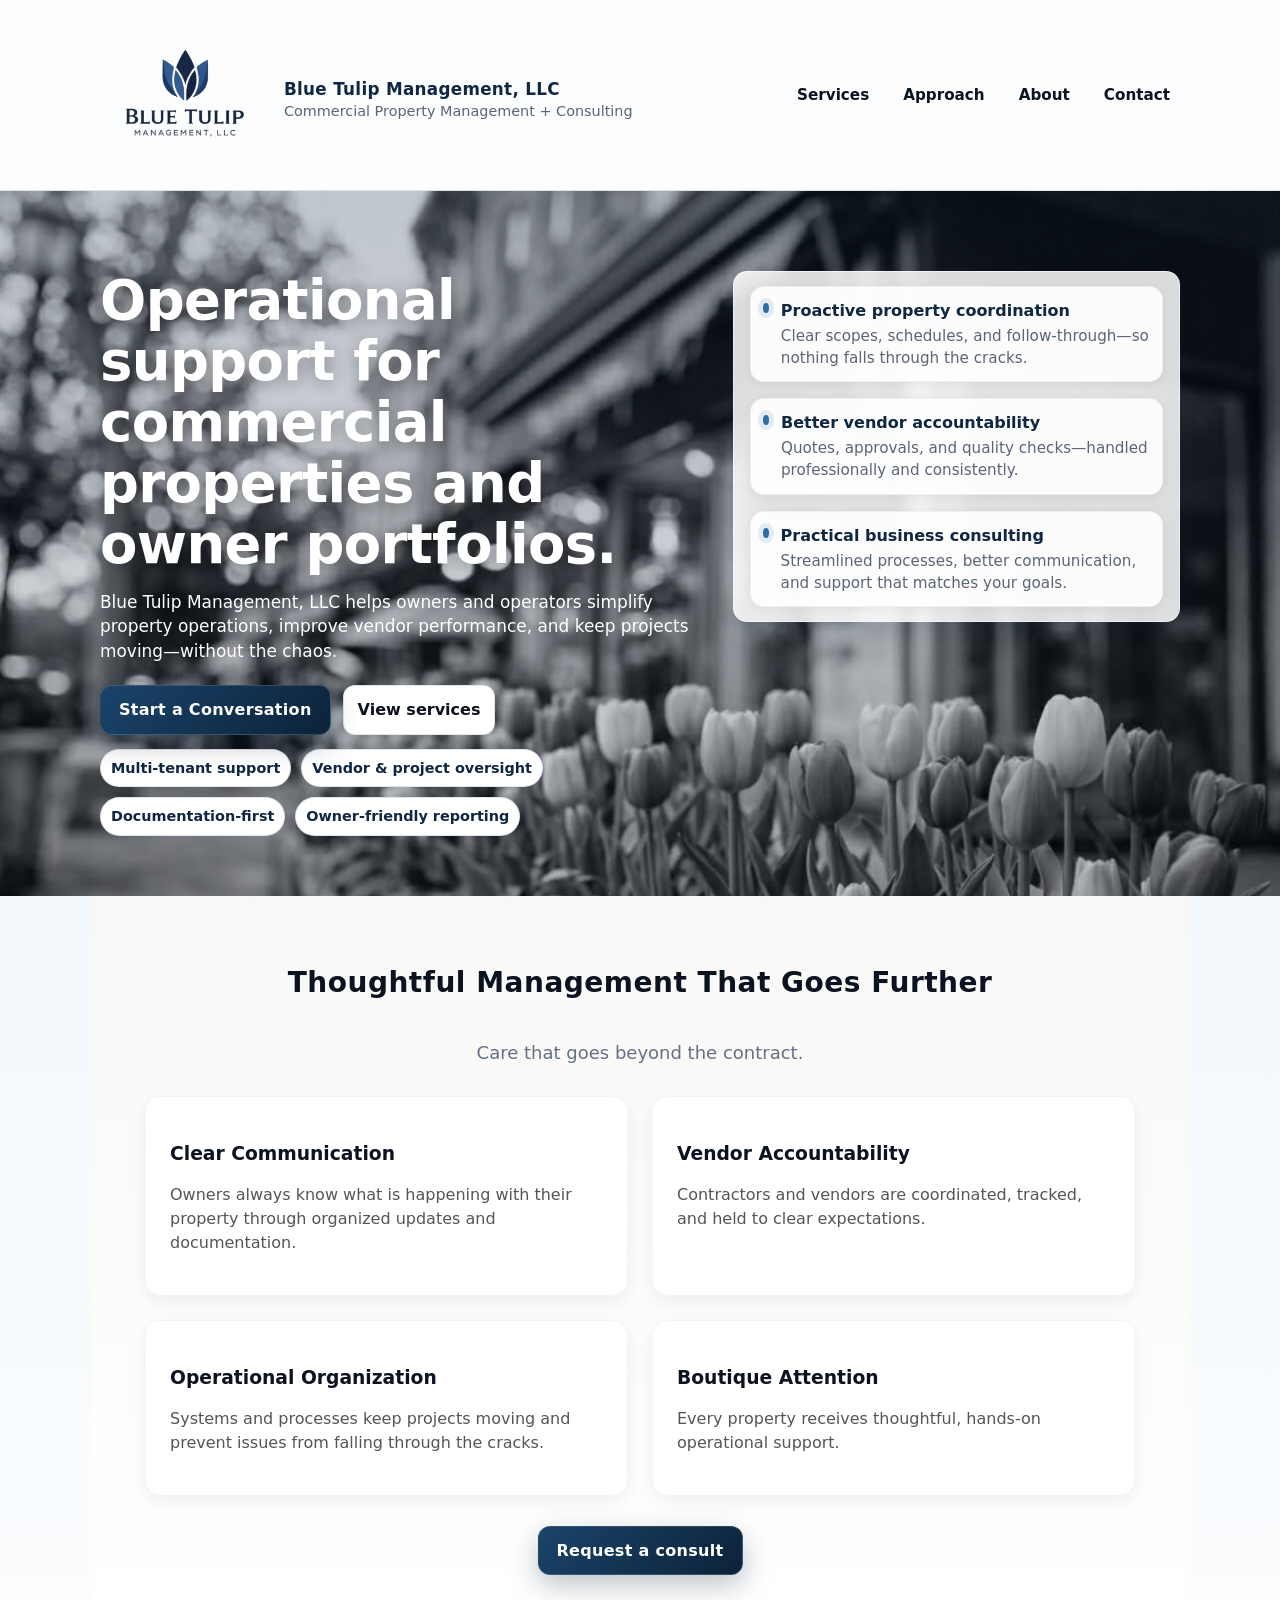
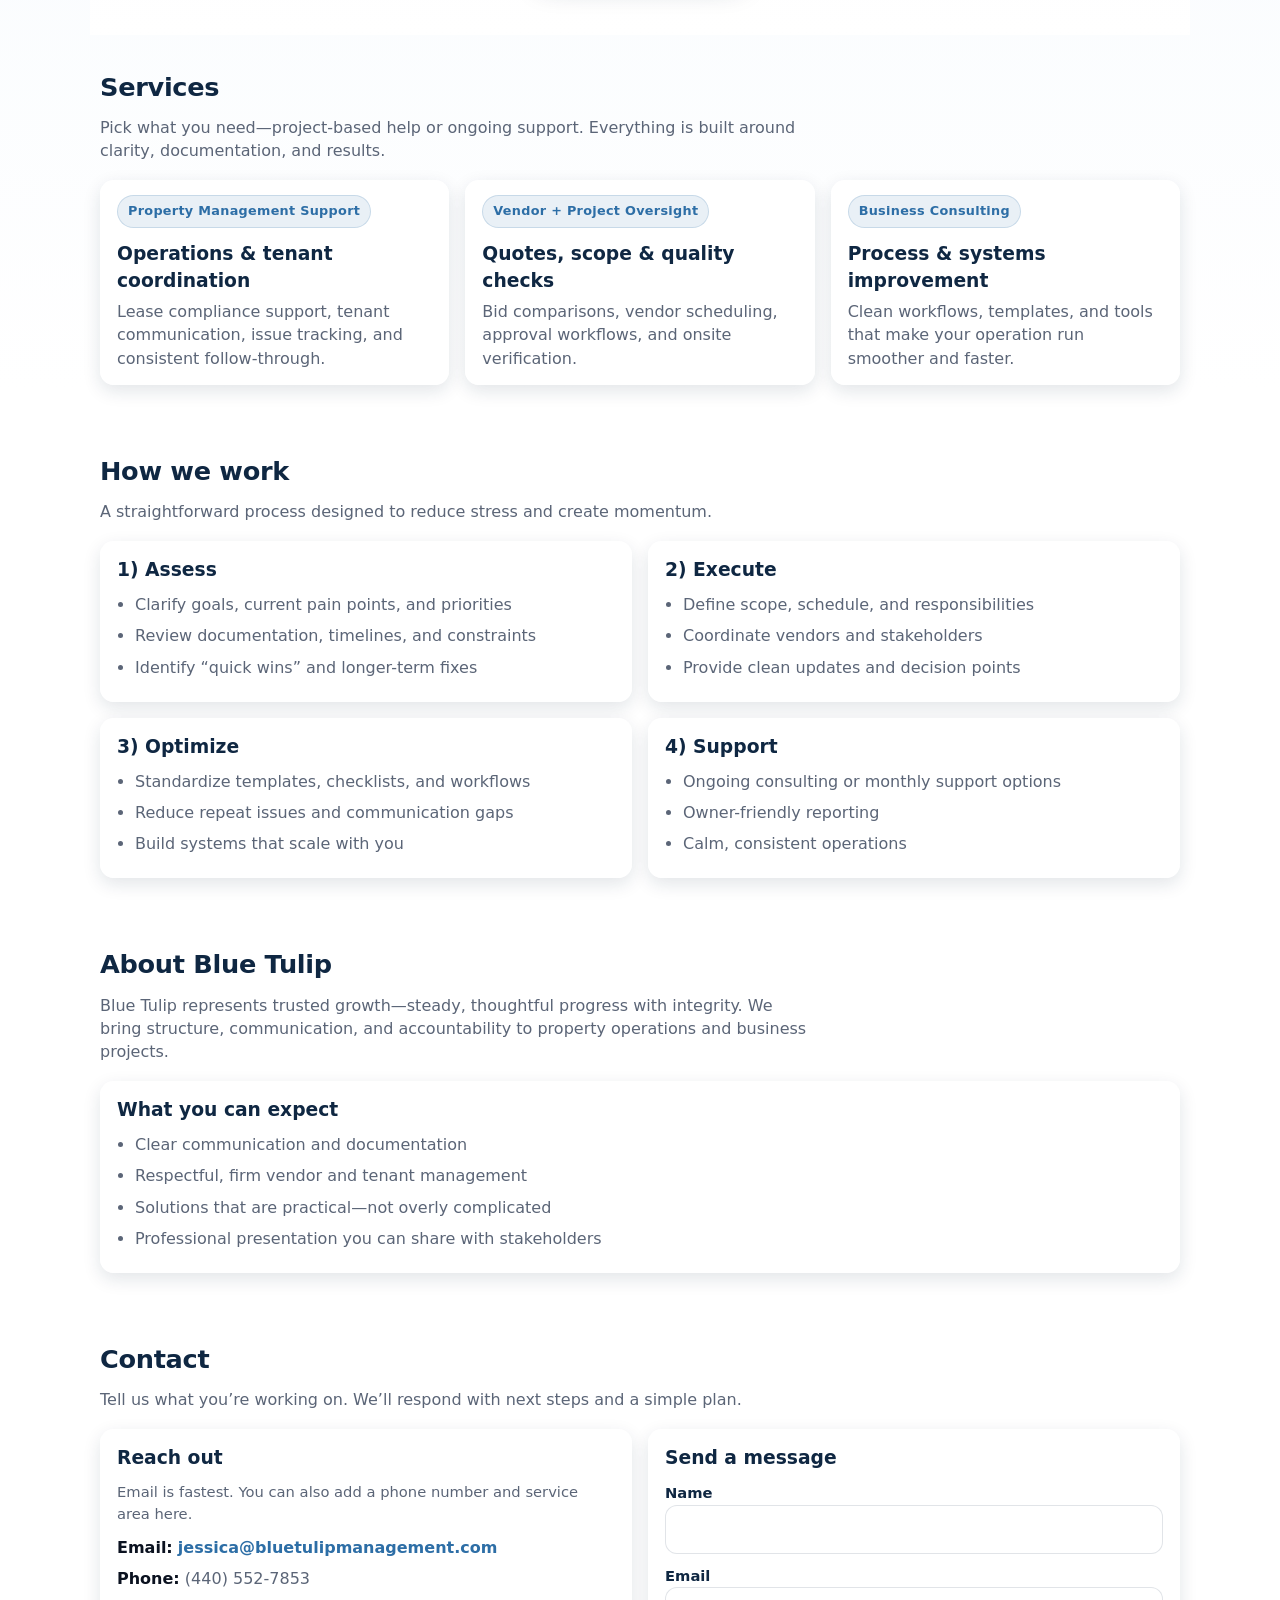
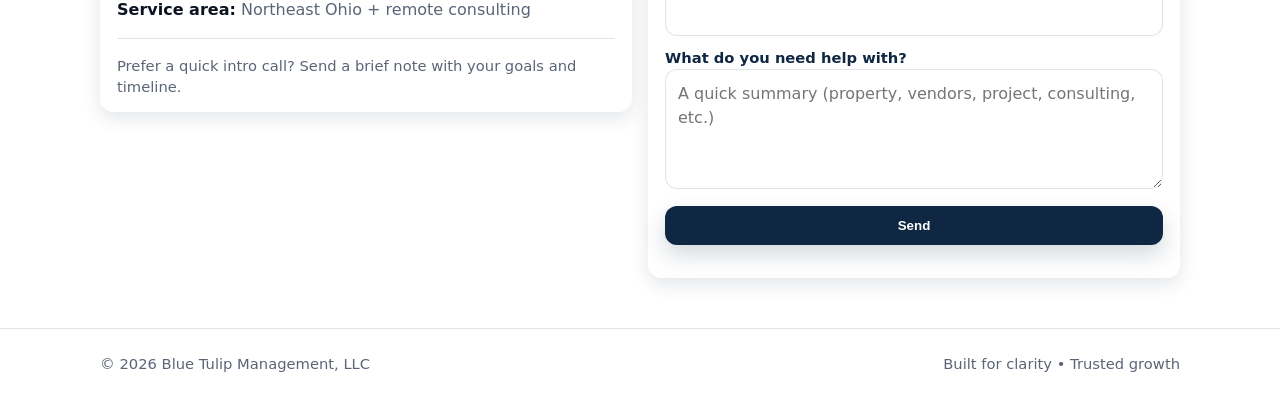
==== commit da5c3637: "Update index.html" ====
--- a/index.html
+++ b/index.html
@@ -383,60 +383,24 @@
   }
 }
 
- .scroll-section {
-    width: 100%;    
-    overflow: hidden;
-    padding: 20px 0 30px;
-}
-
-.scroll-left,
-.scroll-right {
-  width: 100%;
-  overflow: hidden;
- white-space: nowrap;
-}
-
-scroll-left span,
-.scroll-right span {
-  display: inline-block;
-  white-space: nowrap;
-  min-width: max-content;
-}
-
-.scroll-left span {
-  animation: scrollLeft 30s linear infinite;
-  font-size: 26px;
-  font-weight: 500;
-}
-
-.scroll-right span {
-  animation: scrollRight 34s linear infinite;
-  font-size: 20px;
-  color: #666;
-  margin-top: 10px;
-}
-
-@keyframes scrollLeft {
-  0% { transform: translateX(100%); }
-  100% { transform: translateX(-100%); }
-}
-
-@keyframes scrollRight {
-  0% { transform: translateX(-100%); }
-  100% { transform: translateX(100%); }
-}
-
-/* animations */
-@keyframes scrollLeft {
-  0% { transform: translateX(100%); }
-  100% { transform: translateX(-100%); }
-}
-
-@keyframes scrollRight {
-  0% { transform: translateX(-100%); }
-  100% { transform: translateX(100%); }
-}
-    
+    .why-intro {
+  text-align: center;
+  padding: 10px 20px 30px;
+}
+
+.why-intro h2 {
+  margin: 0 0 10px;
+  font-size: 34px;
+  line-height: 1.2;
+  letter-spacing: 0.3px;
+}
+
+.why-intro p {
+  margin: 0;
+  font-size: 18px;
+  color: #667085;
+}
+
   </style>
 </head>
 
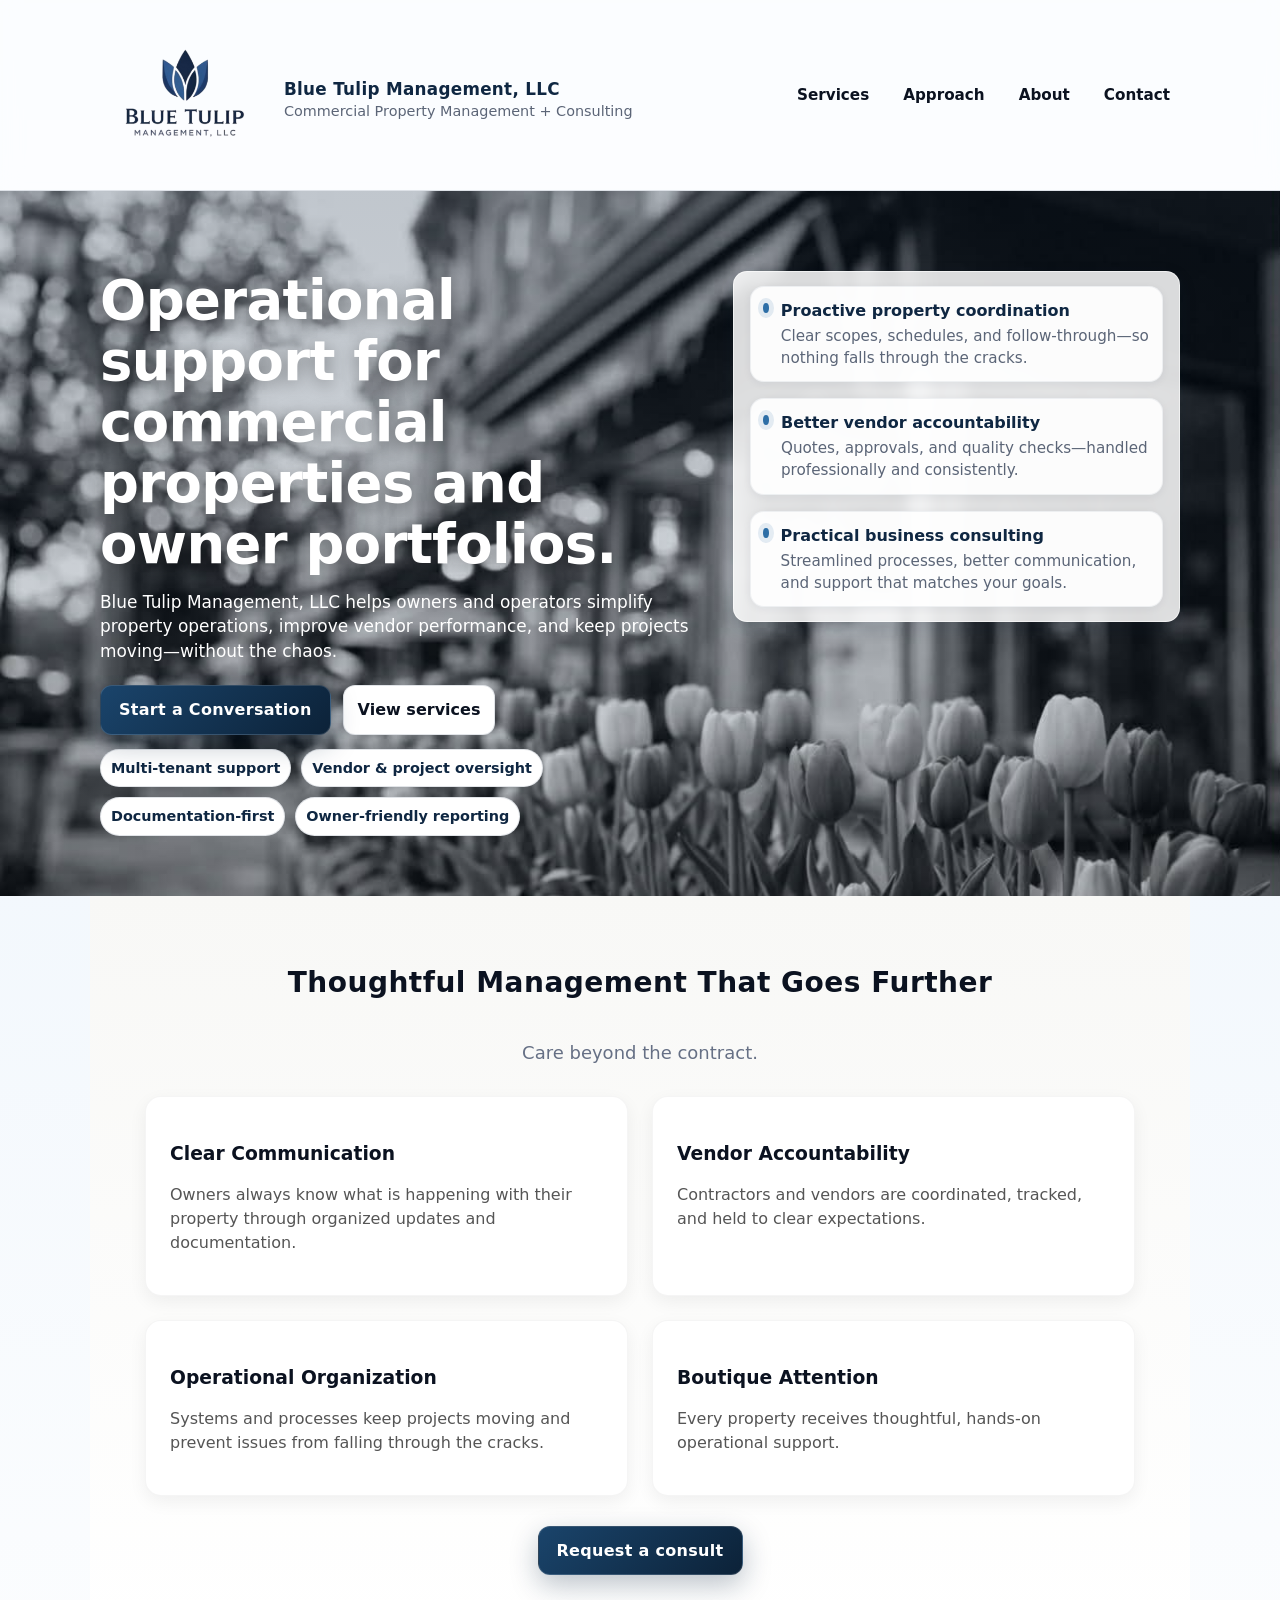
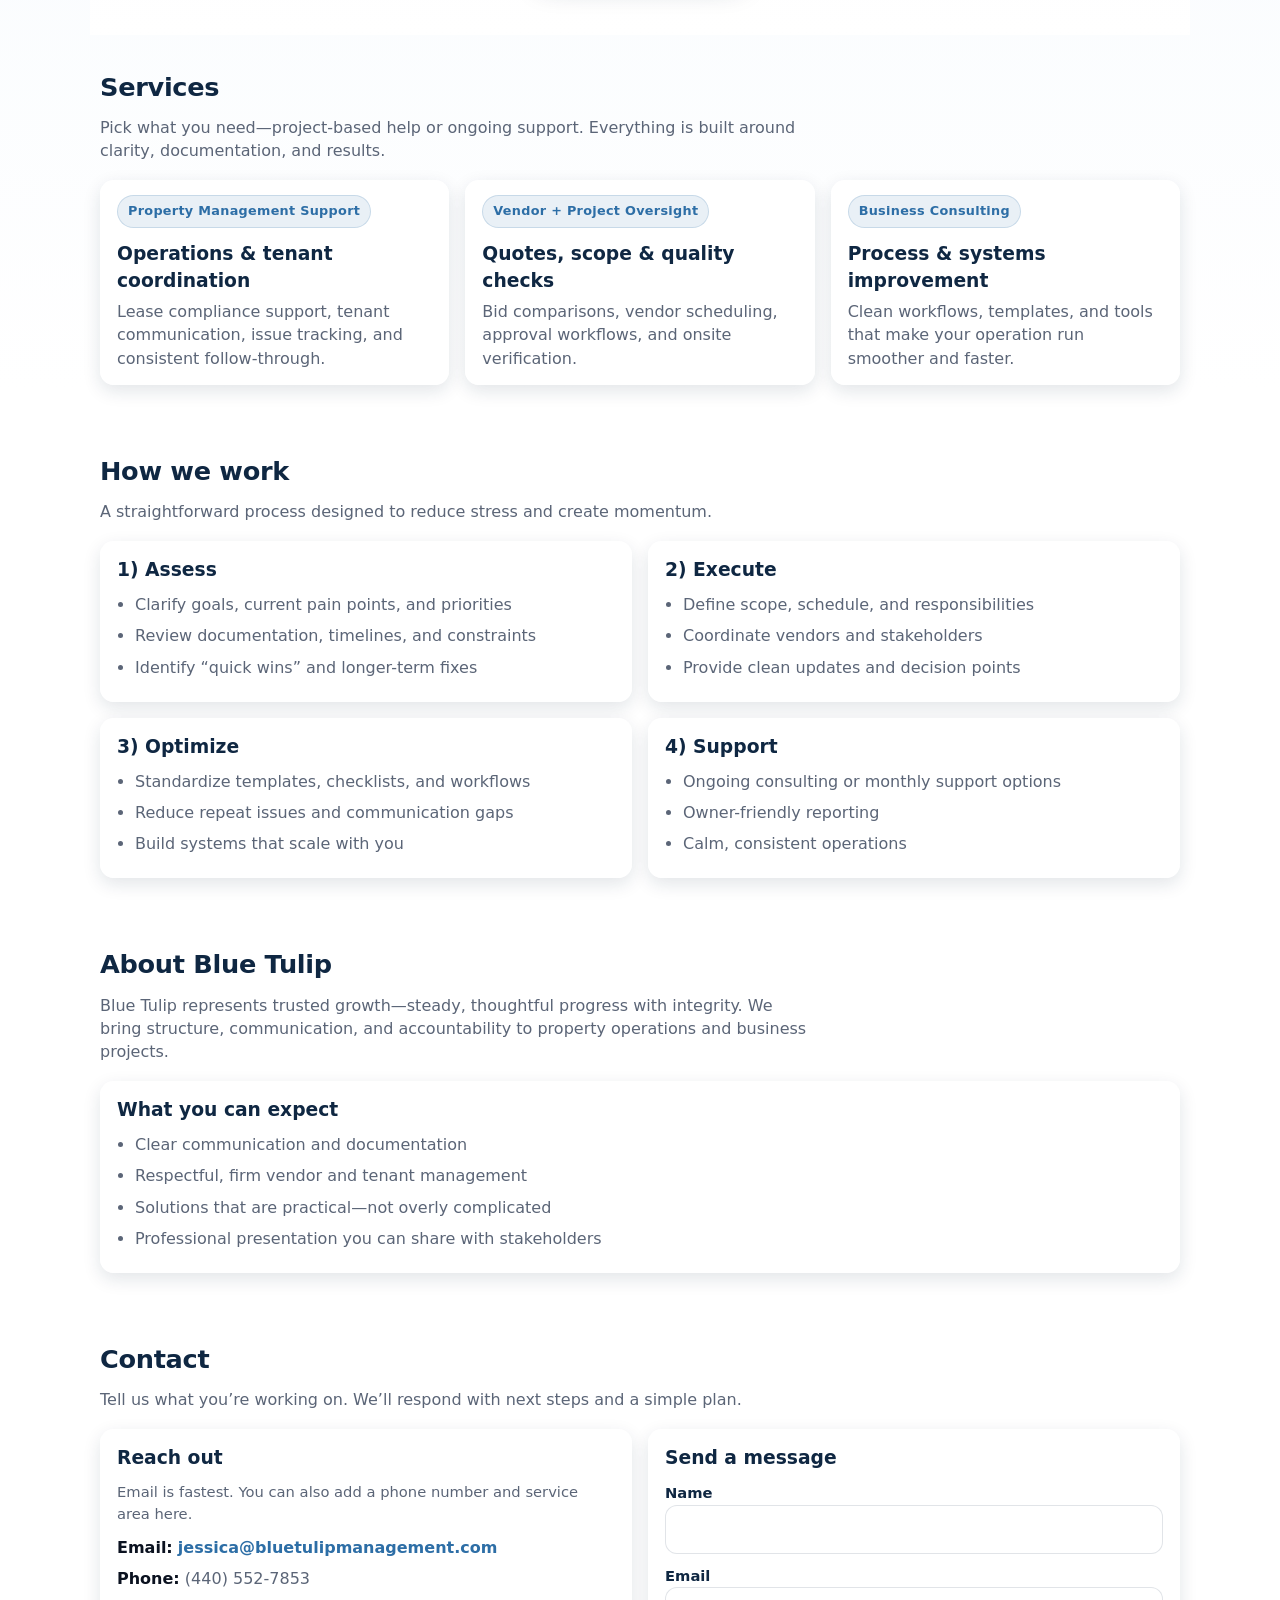
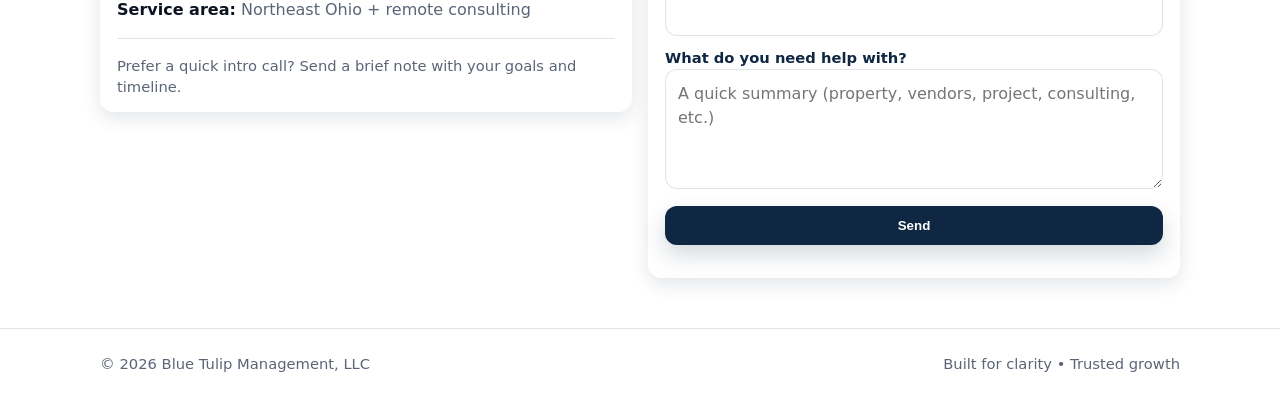
==== commit 1a82eaf5: "Update index.html" ====
--- a/index.html
+++ b/index.html
@@ -484,7 +484,7 @@
     <section id="why-blue-tulip">
   <div class="why-intro">
   <h2>Thoughtful Management That Goes Further</h2>
-  <p>Care that goes beyond the contract.</p>
+  <p>Care beyond the contract.</p>
 </div>
       
       <div class="why-grid">
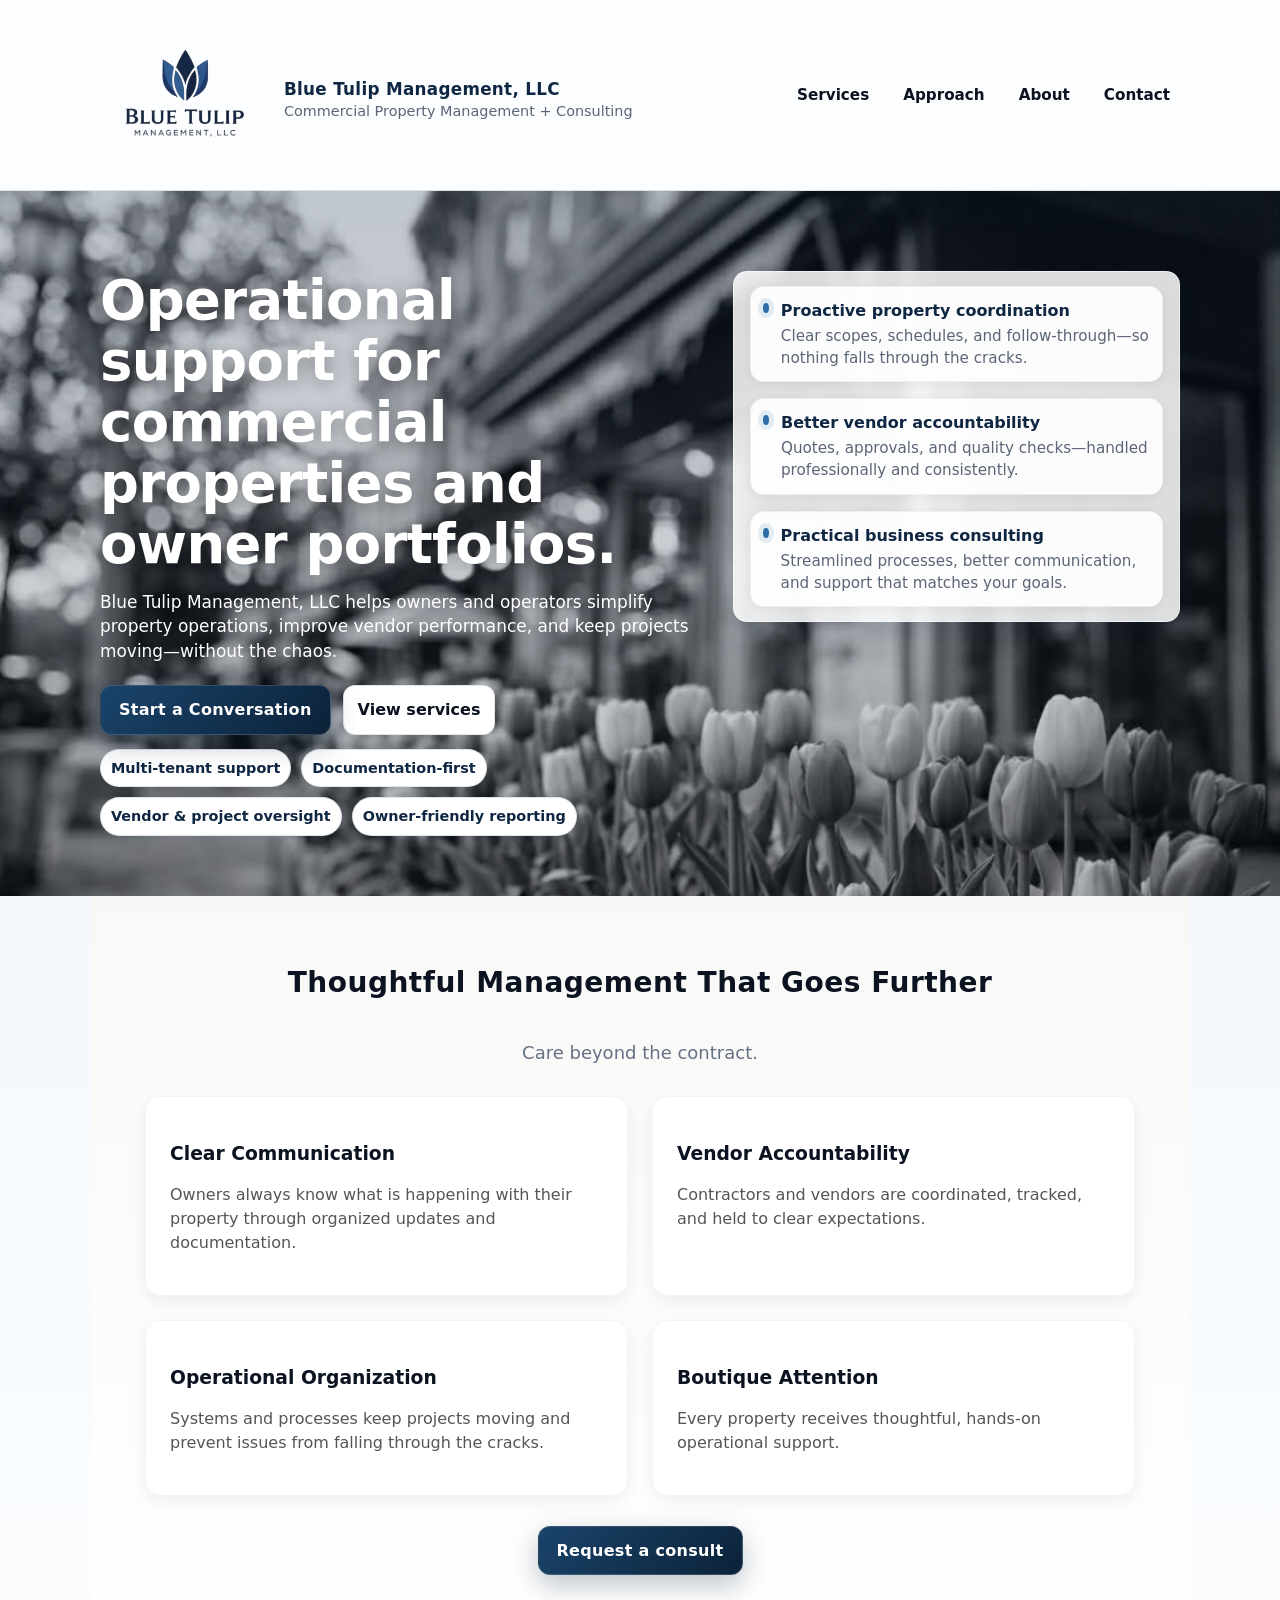
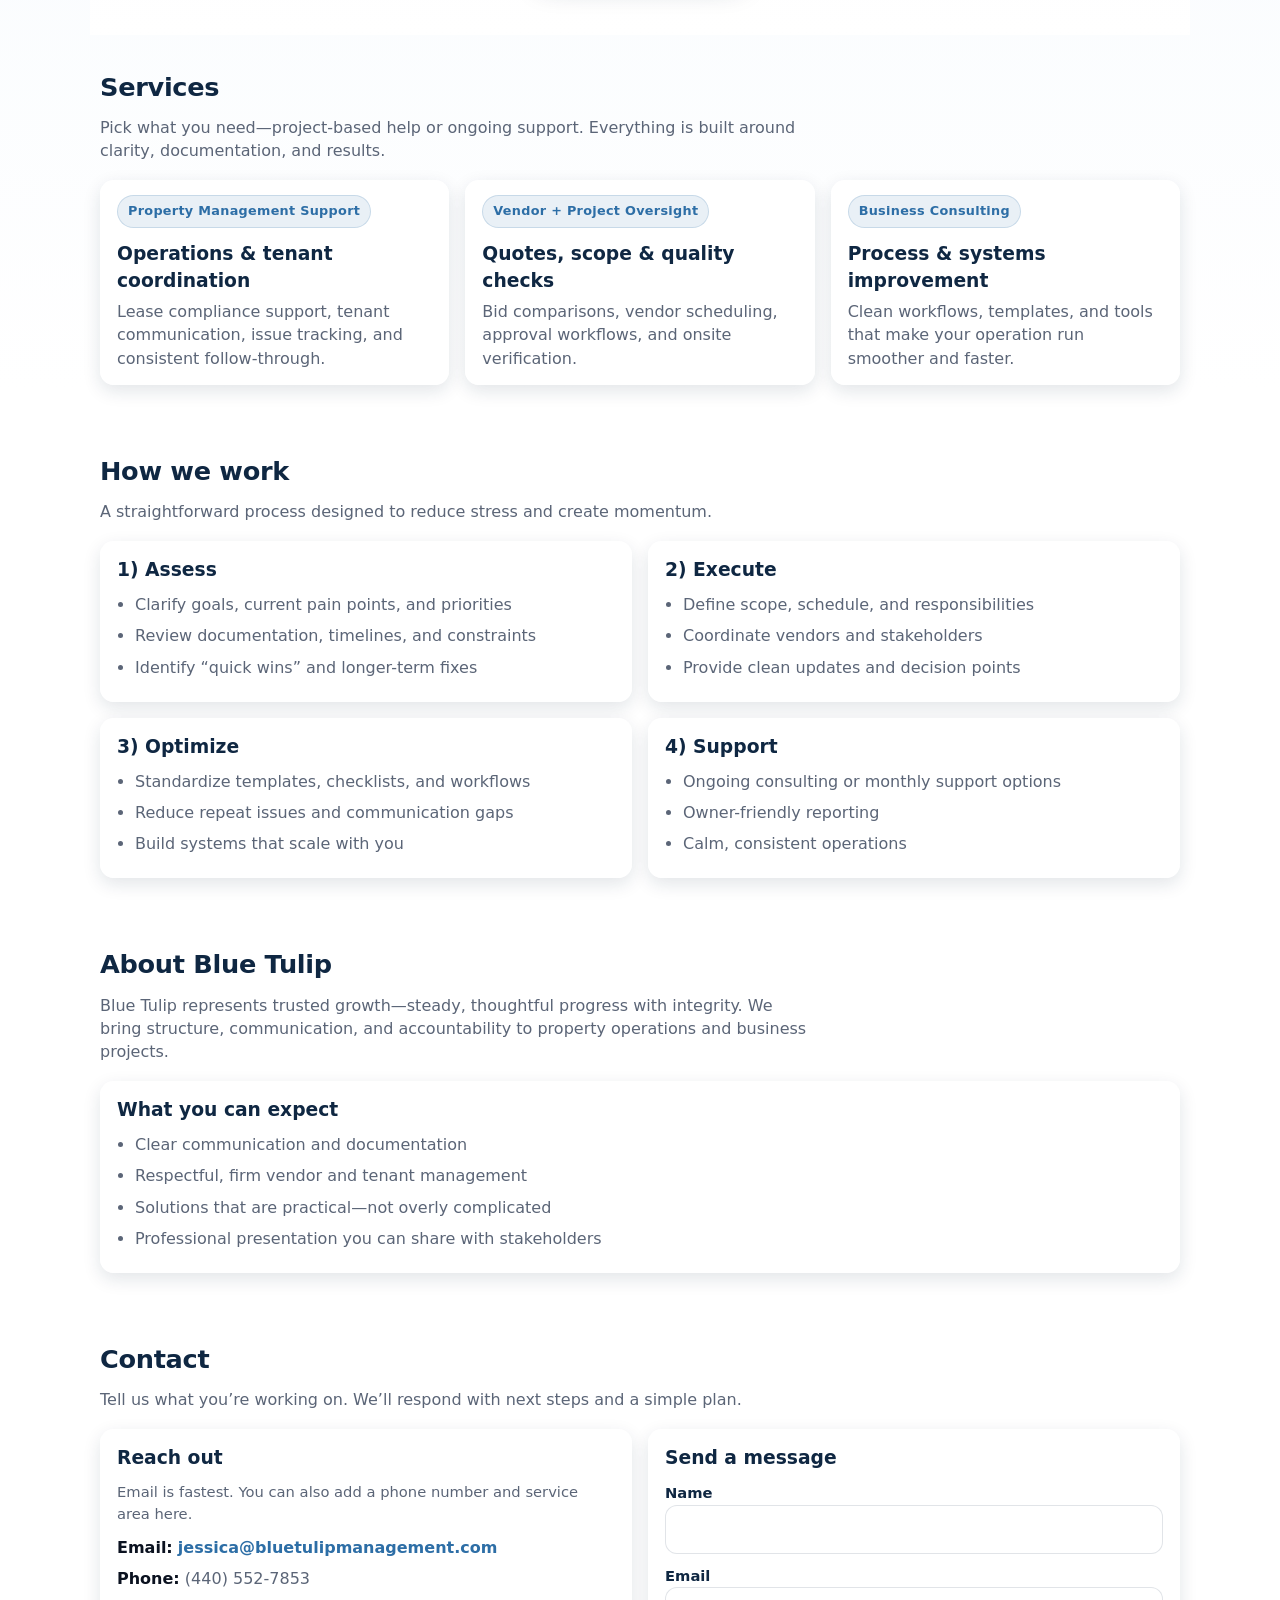
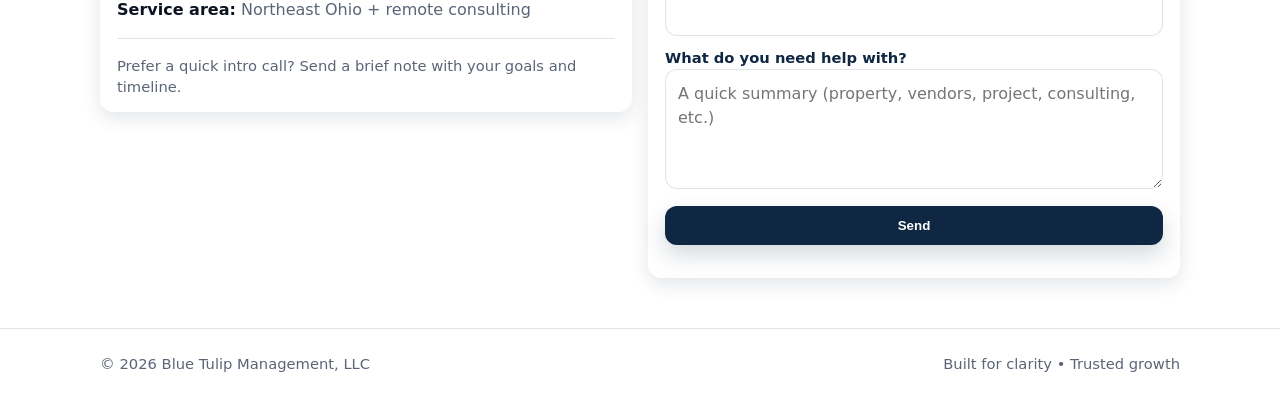
==== commit 37d53ffb: "Update index.html" ====
--- a/index.html
+++ b/index.html
@@ -448,8 +448,8 @@
 
             <div class="badges" aria-label="Highlights">
               <span class="badge">Multi-tenant support</span>
+              <span class="badge">Documentation-first</span>
               <span class="badge">Vendor & project oversight</span>
-              <span class="badge">Documentation-first</span>
               <span class="badge">Owner-friendly reporting</span>
             </div>
           </div>
--- a/style.css
+++ b/style.css
@@ -23,3 +23,54 @@
   border-radius: 16px;
   box-shadow: 0 6px 18px rgba(0,0,0,0.06);
 }
+@media (max-width: 768px) {
+  .hero-actions {
+    display: flex;
+    flex-direction: column;
+    gap: 12px;
+    width: 100%;
+    align-items: stretch;
+  }
+
+  .hero-actions .btn,
+  .hero-actions a {
+    width: 100%;
+    justify-content: center;
+    text-align: center;
+  }
+
+  .hero-badges {
+    margin-top: 18px;
+  }
+}
+
+@media (max-width: 768px) {
+  .badges {
+    display: grid;
+    grid-template-columns: repeat(2, 1fr);
+    gap: 10px;
+    margin-top: 12px;
+    justify-items: center;
+  }
+
+  .badge {
+    text-align: center;
+    width:100%
+    max-width: 260px;
+  }
+}
+
+@media (max-width: 768px) {
+  .badges {
+    display: grid !important;
+    grid-template-columns: repeat(2, 1fr);
+    gap: 12px;
+    margin-top: 14px;
+  }
+
+  .badge {
+    text-align: center;
+    width: 100%;
+  }
+}
+
